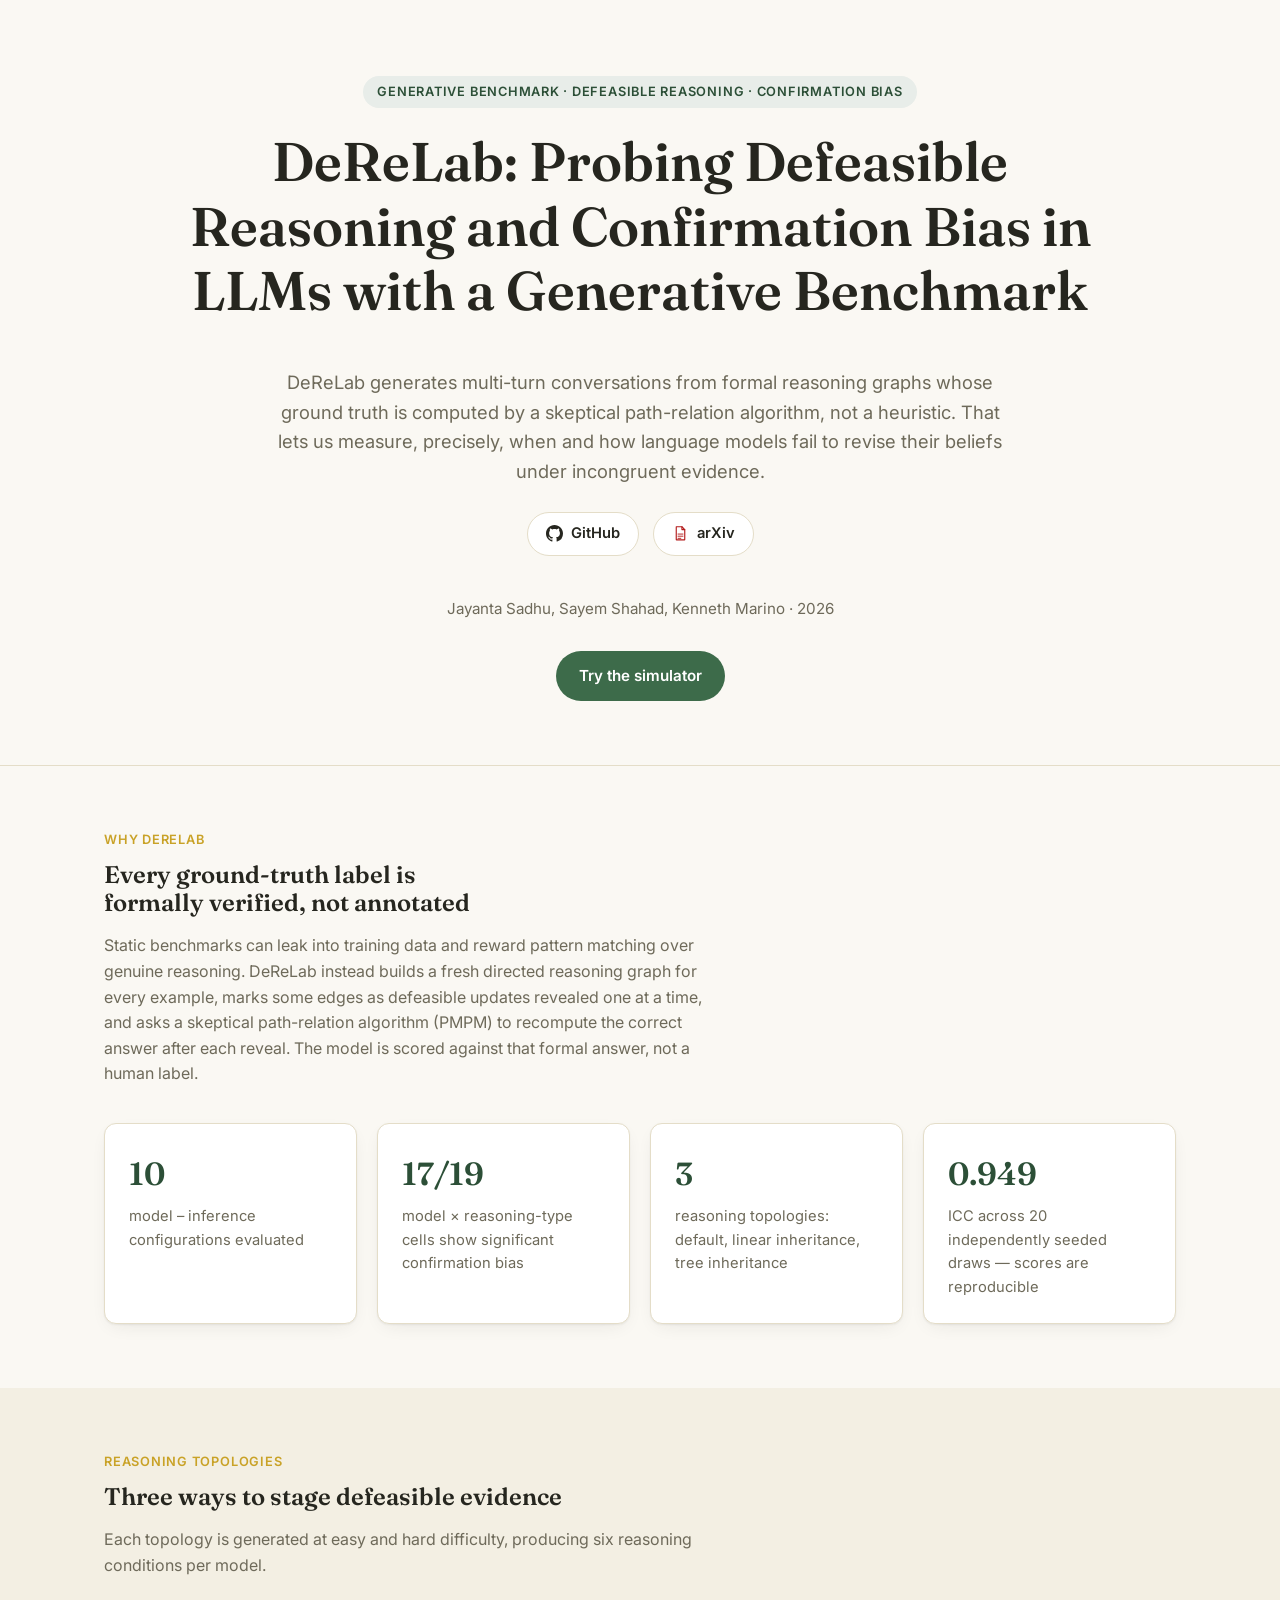
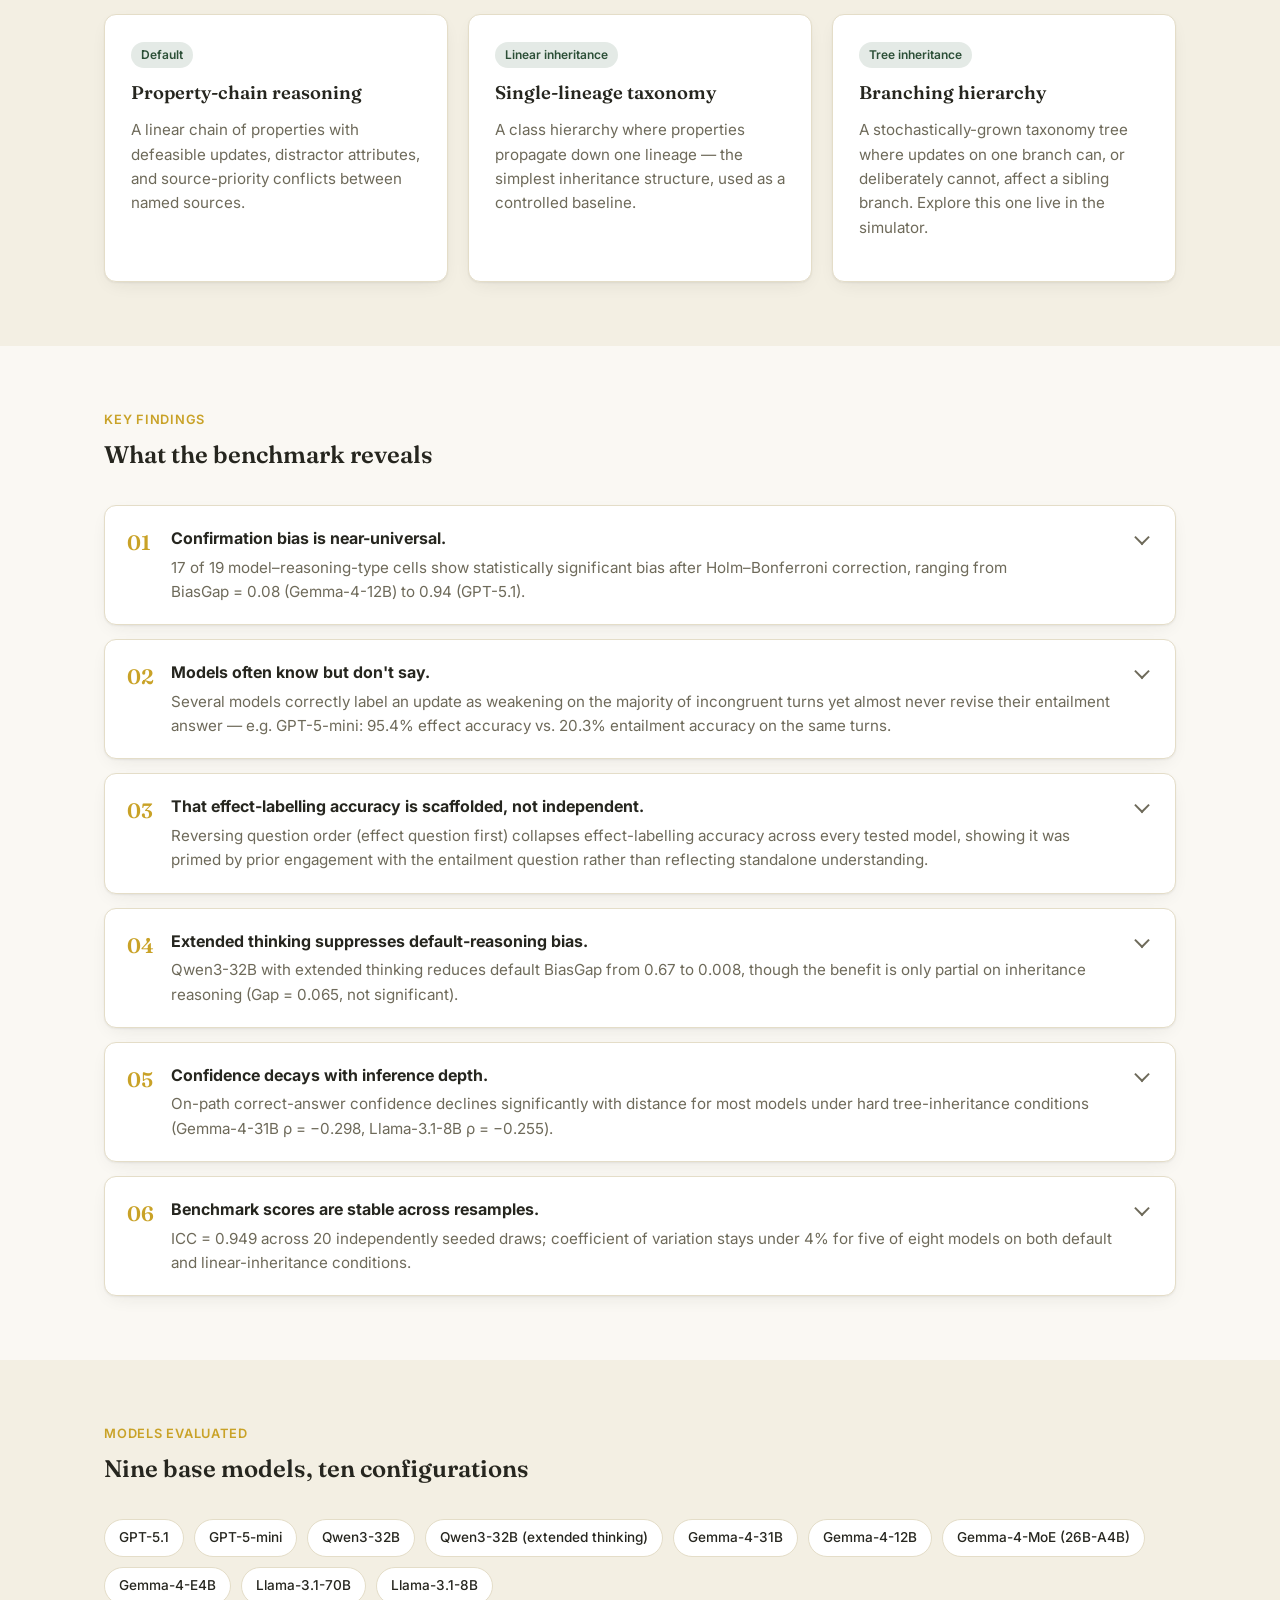
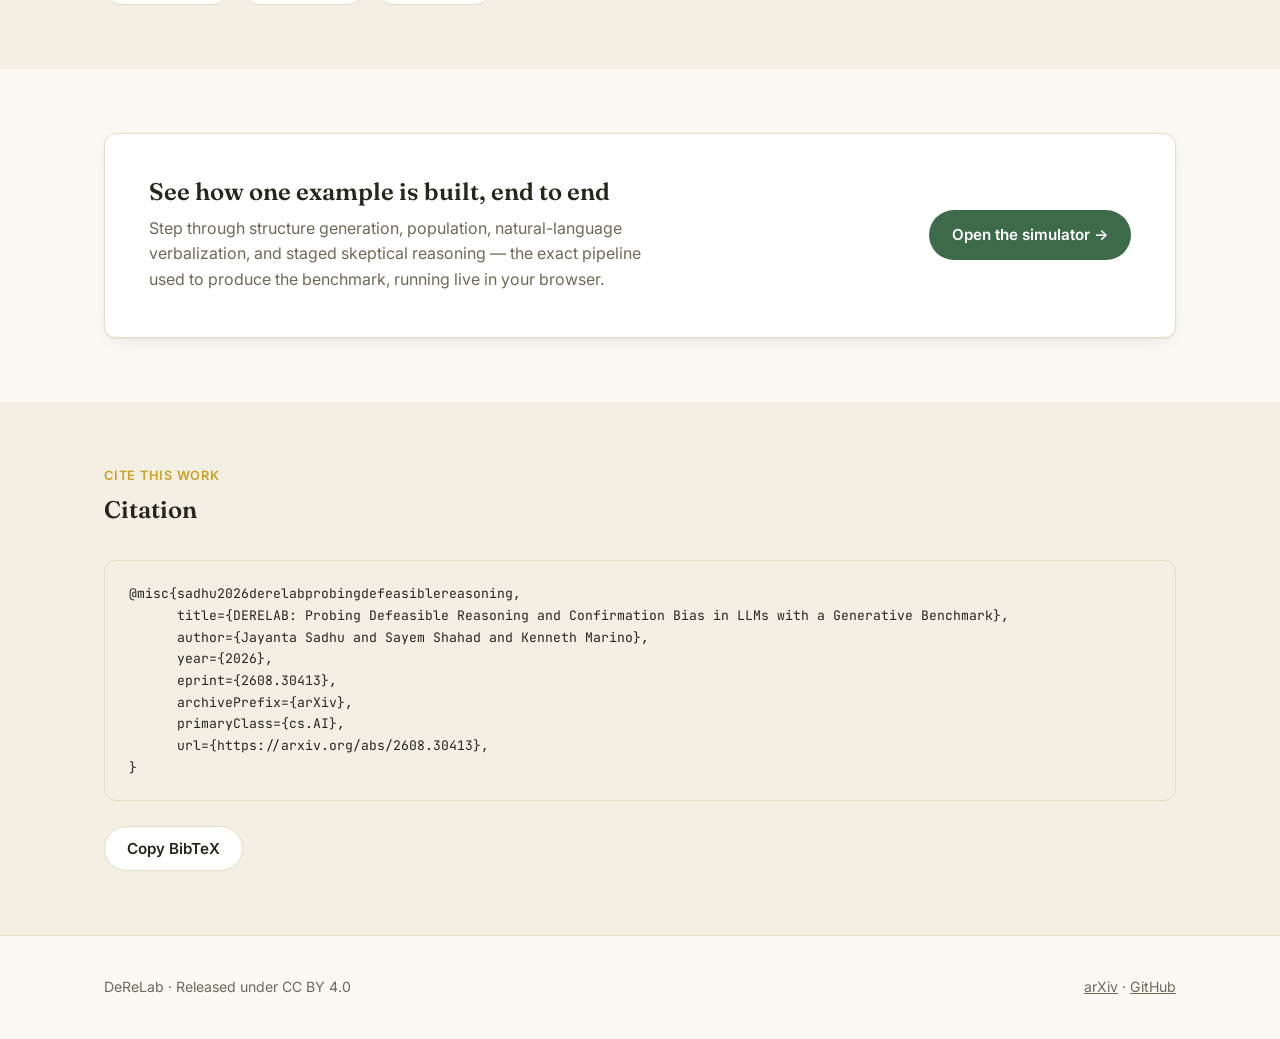
==== website/index.html @ 03377de2 "Fix gitignore excluding website HTML pages from deployment *.html was blanket-ignoring website/index" ====
<!DOCTYPE html>
<html lang="en">
<head>
<meta charset="UTF-8">
<meta name="viewport" content="width=device-width, initial-scale=1.0">
<title>DeReLab</title>
<meta name="description" content="A generative benchmark for probing defeasible reasoning and confirmation bias in large language models.">
<link rel="icon" href="data:image/svg+xml,<svg xmlns=%22http://www.w3.org/2000/svg%22 viewBox=%220 0 32 32%22><rect width=%2232%22 height=%2232%22 rx=%228%22 fill=%22%233D6B4A%22/><circle cx=%2216%22 cy=%2211%22 r=%224%22 fill=%22%23C9A227%22/><circle cx=%229%22 cy=%2222%22 r=%223%22 fill=%22%23fff%22/><circle cx=%2223%22 cy=%2222%22 r=%223%22 fill=%22%23fff%22/><line x1=%2216%22 y1=%2214%22 x2=%229%22 y2=%2220%22 stroke=%22%23fff%22 stroke-width=%221.5%22/><line x1=%2216%22 y1=%2214%22 x2=%2223%22 y2=%2220%22 stroke=%22%23fff%22 stroke-width=%221.5%22/></svg>">
<link rel="stylesheet" href="css/style.css">
</head>
<body>

<header class="hero">
  <div class="container">
    <span class="hero-eyebrow">Generative benchmark &middot; defeasible reasoning &middot; confirmation bias</span>
    <h1>DeReLab: Probing Defeasible Reasoning and Confirmation Bias in LLMs with a Generative Benchmark</h1>
    <p class="hero-lede">
      DeReLab generates multi-turn conversations from formal reasoning graphs
      whose ground truth is computed by a skeptical path-relation algorithm,
      not a heuristic. That lets us measure, precisely, when and how language
      models fail to revise their beliefs under incongruent evidence.
    </p>
    <div class="hero-links">
      <a href="https://github.com/Jayanta47/DeReLab" target="_blank" rel="noopener" class="icon-link">
        <svg viewBox="0 0 16 16" fill="currentColor" aria-hidden="true"><path d="M8 0C3.58 0 0 3.58 0 8c0 3.54 2.29 6.53 5.47 7.59.4.07.55-.17.55-.38 0-.19-.01-.82-.01-1.49-2.01.37-2.53-.49-2.69-.94-.09-.23-.48-.94-.82-1.13-.28-.15-.68-.52-.01-.53.63-.01 1.08.58 1.23.82.72 1.21 1.87.87 2.33.66.07-.52.28-.87.51-1.07-1.78-.2-3.64-.89-3.64-3.95 0-.87.31-1.59.82-2.15-.08-.2-.36-1.02.08-2.12 0 0 .67-.21 2.2.82.64-.18 1.32-.27 2-.27.68 0 1.36.09 2 .27 1.53-1.04 2.2-.82 2.2-.82.44 1.1.16 1.92.08 2.12.51.56.82 1.27.82 2.15 0 3.07-1.87 3.75-3.65 3.95.29.25.54.73.54 1.48 0 1.07-.01 1.93-.01 2.2 0 .21.15.46.55.38A8.013 8.013 0 0 0 16 8c0-4.42-3.58-8-8-8z"/></svg>
        <span>GitHub</span>
      </a>
      <a href="https://arxiv.org/abs/2608.30413" target="_blank" rel="noopener" class="icon-link icon-link-arxiv">
        <svg viewBox="0 0 24 24" fill="none" stroke="currentColor" stroke-width="1.6" stroke-linecap="round" stroke-linejoin="round" aria-hidden="true">
          <path d="M6 2.5h8l4 4v14a.5.5 0 0 1-.5.5h-11a.5.5 0 0 1-.5-.5v-17.5a.5.5 0 0 1 .5-.5z"/>
          <path d="M14 2.5v4h4"/>
          <path d="M8.5 12.8h7M8.5 15.8h7M8.5 18.8h4" stroke-width="1.3"/>
        </svg>
        <span>arXiv</span>
      </a>
    </div>
    <p class="hero-authors">Jayanta Sadhu, Sayem Shahad, Kenneth Marino &middot; 2026</p>
    <div class="hero-actions">
      <a href="simulator.html" class="btn btn-primary">Try the simulator</a>
    </div>
  </div>
</header>

<section>
  <div class="container">
    <div class="section-head">
      <span class="section-eyebrow">Why DeReLab</span>
      <h2>Every ground-truth label is formally verified, not annotated</h2>
      <p>
        Static benchmarks can leak into training data and reward pattern
        matching over genuine reasoning. DeReLab instead builds a fresh
        directed reasoning graph for every example, marks some edges as
        defeasible updates revealed one at a time, and asks a skeptical
        path-relation algorithm (PMPM) to recompute the correct answer after
        each reveal. The model is scored against that formal answer, not a
        human label.
      </p>
    </div>
    <div class="grid grid-4">
      <div class="card stat-card">
        <div class="stat-value">10</div>
        <div class="stat-label">model &ndash; inference configurations evaluated</div>
      </div>
      <div class="card stat-card">
        <div class="stat-value">17/19</div>
        <div class="stat-label">model &times; reasoning-type cells show significant confirmation bias</div>
      </div>
      <div class="card stat-card">
        <div class="stat-value">3</div>
        <div class="stat-label">reasoning topologies: default, linear inheritance, tree inheritance</div>
      </div>
      <div class="card stat-card">
        <div class="stat-value">0.949</div>
        <div class="stat-label">ICC across 20 independently seeded draws &mdash; scores are reproducible</div>
      </div>
    </div>
  </div>
</section>

<section class="alt">
  <div class="container">
    <div class="section-head">
      <span class="section-eyebrow">Reasoning topologies</span>
      <h2>Three ways to stage defeasible evidence</h2>
      <p>Each topology is generated at easy and hard difficulty, producing six reasoning conditions per model.</p>
    </div>
    <div class="grid grid-3">
      <div class="card topology-card">
        <span class="topology-tag">Default</span>
        <h3>Property-chain reasoning</h3>
        <p>A linear chain of properties with defeasible updates, distractor attributes, and source-priority conflicts between named sources.</p>
      </div>
      <div class="card topology-card">
        <span class="topology-tag">Linear inheritance</span>
        <h3>Single-lineage taxonomy</h3>
        <p>A class hierarchy where properties propagate down one lineage &mdash; the simplest inheritance structure, used as a controlled baseline.</p>
      </div>
      <div class="card topology-card">
        <span class="topology-tag">Tree inheritance</span>
        <h3>Branching hierarchy</h3>
        <p>A stochastically-grown taxonomy tree where updates on one branch can, or deliberately cannot, affect a sibling branch. Explore this one live in the simulator.</p>
      </div>
    </div>
  </div>
</section>

<section id="findings">
  <div class="container">
    <div class="section-head">
      <span class="section-eyebrow">Key findings</span>
      <h2>What the benchmark reveals</h2>
    </div>
    <div class="findings-list">

      <details class="card finding-item">
        <summary>
          <span class="finding-index">01</span>
          <span class="finding-summary">
            <strong>Confirmation bias is near-universal.</strong>
            <p>17 of 19 model&ndash;reasoning-type cells show statistically significant bias after Holm&ndash;Bonferroni correction, ranging from BiasGap&nbsp;=&nbsp;0.08 (Gemma-4-12B) to 0.94 (GPT-5.1).</p>
          </span>
          <span class="finding-chevron" aria-hidden="true"></span>
        </summary>
        <div class="finding-detail">
          <p>
            BiasGap measures how much less accurate a model is on
            incongruent updates (which should overturn its current answer)
            than on congruent ones (which confirm it). Gemma-4-12B shows a
            small but reliable gap, while GPT-5.1 reaches near-total
            incongruent failure &mdash; a congruent accuracy of just 3.5%
            means the model almost never correctly revises from
            <em>yes</em> to <em>no</em> when faced with a weakening update.
            Only two cells are non-significant after correction:
            Gemma-4-MoE on default reasoning and Qwen3-32B* on inheritance.
          </p>
          <img src="assets/figures/bias_gap_bars_grouped.png" alt="Bar chart of confirmation bias gap per model, split by default and inheritance reasoning" loading="lazy">
          <p class="figure-caption">Confirmation bias gap (congruent accuracy &minus; incongruent accuracy) per model and reasoning type.</p>
        </div>
      </details>

      <details class="card finding-item">
        <summary>
          <span class="finding-index">02</span>
          <span class="finding-summary">
            <strong>Models often know but don't say.</strong>
            <p>Several models correctly label an update as weakening on the majority of incongruent turns yet almost never revise their entailment answer &mdash; e.g. GPT-5-mini: 95.4% effect accuracy vs. 20.3% entailment accuracy on the same turns.</p>
          </span>
          <span class="finding-chevron" aria-hidden="true"></span>
        </summary>
        <div class="finding-detail">
          <p>
            Llama-3.1-70B shows the same pattern (85.1% effect accuracy vs.
            14.9% entailment accuracy): both models correctly identify
            weakening on the majority of incongruent turns yet almost never
            revise their entailment answer accordingly. Gemma-4-31B
            presents the subtler end of the same pattern &mdash; the
            highest effect accuracy of any model (97.0%) alongside a high
            entailment accuracy (90.7%), for a smaller but still reliable
            dissociation. This <em>know-but-don't-output</em> pattern
            suggests confirmation bias operates as a belief-revision
            suppression effect: models correctly encode the evidential
            direction of an update but fail to propagate it to their
            entailment answer.
          </p>
          <img src="assets/figures/metacognitive_bars.png" alt="Grouped bar chart comparing effect-labelling accuracy on congruent vs incongruent turns, per model" loading="lazy">
          <p class="figure-caption">Effect-labelling accuracy on congruent (strengthening) vs. incongruent (weakening) turns, per model, default reasoning only. A large gap &mdash; high effect accuracy but low entailment accuracy on the same turns &mdash; is the know-but-don't-output signature.</p>
        </div>
      </details>

      <details class="card finding-item">
        <summary>
          <span class="finding-index">03</span>
          <span class="finding-summary">
            <strong>That effect-labelling accuracy is scaffolded, not independent.</strong>
            <p>Reversing question order (effect question first) collapses effect-labelling accuracy across every tested model, showing it was primed by prior engagement with the entailment question rather than reflecting standalone understanding.</p>
          </span>
          <span class="finding-chevron" aria-hidden="true"></span>
        </summary>
        <div class="finding-detail">
          <p>
            We re-ran six models with the question order reversed &mdash;
            effect question before entailment. The confirmation-bias gap
            itself is robust to order (unchanged or larger for all six
            models), but C2-effect accuracy collapses everywhere it started
            high, and Gemma-4-MoE's apparent absence of bias in the
            standard order turns out to be a sequencing artefact: its
            BiasGap rises from &minus;0.007 to 0.259 once the entailment
            question no longer comes first.
          </p>
          <div class="mini-chart" role="img" aria-label="Bar chart comparing BiasGap in standard vs reversed question order across six models">
            <div class="mini-chart-row">
              <span class="mini-chart-label">Gemma-4-31B</span>
              <div class="mini-chart-bars">
                <div class="mini-bar-track"><div class="mini-bar-fill orig" style="width:10.4%"></div><span class="mini-bar-val">0.088</span></div>
                <div class="mini-bar-track"><div class="mini-bar-fill rev" style="width:9.6%"></div><span class="mini-bar-val">0.082</span></div>
              </div>
            </div>
            <div class="mini-chart-row">
              <span class="mini-chart-label">Gemma-4-12B</span>
              <div class="mini-chart-bars">
                <div class="mini-bar-track"><div class="mini-bar-fill orig" style="width:9.6%"></div><span class="mini-bar-val">0.082</span></div>
                <div class="mini-bar-track"><div class="mini-bar-fill rev" style="width:12.4%"></div><span class="mini-bar-val">0.105</span></div>
              </div>
            </div>
            <div class="mini-chart-row">
              <span class="mini-chart-label">Qwen3-32B</span>
              <div class="mini-chart-bars">
                <div class="mini-bar-track"><div class="mini-bar-fill orig" style="width:78.8%"></div><span class="mini-bar-val">0.670</span></div>
                <div class="mini-bar-track"><div class="mini-bar-fill rev" style="width:96.0%"></div><span class="mini-bar-val">0.816</span></div>
              </div>
            </div>
            <div class="mini-chart-row">
              <span class="mini-chart-label">Llama-3.1-8B</span>
              <div class="mini-chart-bars">
                <div class="mini-bar-track"><div class="mini-bar-fill orig" style="width:26.4%"></div><span class="mini-bar-val">0.224</span></div>
                <div class="mini-bar-track"><div class="mini-bar-fill rev" style="width:35.9%"></div><span class="mini-bar-val">0.305</span></div>
              </div>
            </div>
            <div class="mini-chart-row">
              <span class="mini-chart-label">Gemma-4-MoE</span>
              <div class="mini-chart-bars">
                <div class="mini-bar-track"><div class="mini-bar-fill orig" style="width:0.8%"></div><span class="mini-bar-val">&minus;0.007</span></div>
                <div class="mini-bar-track"><div class="mini-bar-fill rev" style="width:30.5%"></div><span class="mini-bar-val">0.259</span></div>
              </div>
            </div>
            <div class="mini-chart-row">
              <span class="mini-chart-label">Gemma-4-E4B</span>
              <div class="mini-chart-bars">
                <div class="mini-bar-track"><div class="mini-bar-fill orig" style="width:70.2%"></div><span class="mini-bar-val">0.597</span></div>
                <div class="mini-bar-track"><div class="mini-bar-fill rev" style="width:98.8%"></div><span class="mini-bar-val">0.840</span></div>
              </div>
            </div>
            <div class="mini-chart-legend">
              <span><i class="dot dot-orig"></i>Standard order</span>
              <span><i class="dot dot-rev"></i>Reversed order</span>
            </div>
          </div>
          <p class="figure-caption">BiasGap (C1&nbsp;acc &minus; C2&nbsp;acc) under the standard question order vs. the effect-question-first reversal, default reasoning, six models.</p>
        </div>
      </details>

      <details class="card finding-item">
        <summary>
          <span class="finding-index">04</span>
          <span class="finding-summary">
            <strong>Extended thinking suppresses default-reasoning bias.</strong>
            <p>Qwen3-32B with extended thinking reduces default BiasGap from 0.67 to 0.008, though the benefit is only partial on inheritance reasoning (Gap&nbsp;=&nbsp;0.065, not significant).</p>
          </span>
          <span class="finding-chevron" aria-hidden="true"></span>
        </summary>
        <div class="finding-detail">
          <p>
            The standard (non-thinking) Qwen3-32B shows a default BiasGap
            of 0.670 &mdash; one of the largest in the evaluation.
            Qwen3-32B* (extended thinking) reduces this to 0.008, with the
            lowest anchoring rates of any model on both topologies.
            Gemma-4-MoE achieves near-zero default bias via a different
            mechanism, but its inheritance bias remains substantial
            (Gap&nbsp;=&nbsp;0.307), showing that suppression does not
            automatically generalise across reasoning types. See the chart
            in finding&nbsp;01 above for the full model-by-model picture.
          </p>
        </div>
      </details>

      <details class="card finding-item">
        <summary>
          <span class="finding-index">05</span>
          <span class="finding-summary">
            <strong>Confidence decays with inference depth.</strong>
            <p>On-path correct-answer confidence declines significantly with distance for most models under hard tree-inheritance conditions (Gemma-4-31B &rho;&nbsp;=&nbsp;&minus;0.298, Llama-3.1-8B &rho;&nbsp;=&nbsp;&minus;0.255).</p>
          </span>
          <span class="finding-chevron" aria-hidden="true"></span>
        </summary>
        <div class="finding-detail">
          <p>
            When an update sits many reasoning hops away from the question
            being asked, most models become steadily less confident in the
            correct answer, even when that answer hasn't actually changed
            &mdash; the connection just gets harder to track the further
            away it is. This effect is strongest for Gemma-4-31B and
            Llama-3.1-8B, whose confidence erodes the most over long
            chains. GPT-5.1 is the one clear exception: its confidence in
            the correct answer actually <em>grows</em> with distance,
            suggesting it accumulates supporting evidence across a chain
            rather than losing track of it.
          </p>
        </div>
      </details>

      <details class="card finding-item">
        <summary>
          <span class="finding-index">06</span>
          <span class="finding-summary">
            <strong>Benchmark scores are stable across resamples.</strong>
            <p>ICC&nbsp;=&nbsp;0.949 across 20 independently seeded draws; coefficient of variation stays under 4% for five of eight models on both default and linear-inheritance conditions.</p>
          </span>
          <span class="finding-chevron" aria-hidden="true"></span>
        </summary>
        <div class="finding-detail">
          <p>
            Kruskal&ndash;Wallis tests find no significant differences
            across the 20 seeds for any model&ndash;condition pair (all
            p&nbsp;&gt;&nbsp;0.06 after correction). The two models with
            higher relative variance &mdash; Gemma-4-E4B and Llama-3.1-8B
            &mdash; are also the lowest-accuracy models, where more room to
            fluctuate is expected; their absolute standard deviation is
            still small (&asymp;0.05). A different seed would not change
            any model's accuracy category.
          </p>
          <img src="assets/figures/model_accuracy_default.png" alt="Chart of accuracy variance by property chain length across 20 seeds, per model, default reasoning" loading="lazy">
          <p class="figure-caption">Accuracy variance across 20 independently seeded draws, by property-chain length, default reasoning. Overlapping bands across seeds indicate stable model behaviour rather than draw-specific artefacts.</p>
        </div>
      </details>

    </div>
  </div>
</section>

<section class="alt">
  <div class="container">
    <div class="section-head">
      <span class="section-eyebrow">Models evaluated</span>
      <h2>Nine base models, ten configurations</h2>
    </div>
    <div class="model-chips">
      <span class="model-chip">GPT-5.1</span>
      <span class="model-chip">GPT-5-mini</span>
      <span class="model-chip">Qwen3-32B</span>
      <span class="model-chip">Qwen3-32B (extended thinking)</span>
      <span class="model-chip">Gemma-4-31B</span>
      <span class="model-chip">Gemma-4-12B</span>
      <span class="model-chip">Gemma-4-MoE (26B-A4B)</span>
      <span class="model-chip">Gemma-4-E4B</span>
      <span class="model-chip">Llama-3.1-70B</span>
      <span class="model-chip">Llama-3.1-8B</span>
    </div>
  </div>
</section>

<section>
  <div class="container">
    <div class="card" style="padding: 44px; display:flex; flex-wrap:wrap; align-items:center; gap:28px; justify-content:space-between;">
      <div style="max-width:50ch;">
        <h2 style="margin-bottom:10px;">See how one example is built, end to end</h2>
        <p style="color:var(--color-text-muted); margin:0;">
          Step through structure generation, population, natural-language
          verbalization, and staged skeptical reasoning &mdash; the exact
          pipeline used to produce the benchmark, running live in your
          browser.
        </p>
      </div>
      <a href="simulator.html" class="btn btn-primary">Open the simulator &rarr;</a>
    </div>
  </div>
</section>

<section id="citation" class="alt">
  <div class="container">
    <div class="section-head">
      <span class="section-eyebrow">Cite this work</span>
      <h2>Citation</h2>
    </div>
    <pre class="citation-block" id="citation-text">@misc{sadhu2026derelabprobingdefeasiblereasoning,
      title={DERELAB: Probing Defeasible Reasoning and Confirmation Bias in LLMs with a Generative Benchmark},
      author={Jayanta Sadhu and Sayem Shahad and Kenneth Marino},
      year={2026},
      eprint={2608.30413},
      archivePrefix={arXiv},
      primaryClass={cs.AI},
      url={https://arxiv.org/abs/2608.30413},
}</pre>
    <button class="btn btn-secondary copy-btn" id="copy-citation-btn">Copy BibTeX</button>
  </div>
</section>

<footer class="site-footer">
  <div class="container">
    <span>DeReLab &middot; Released under CC BY 4.0</span>
    <span>
      <a href="https://arxiv.org/abs/2608.30413" target="_blank" rel="noopener">arXiv</a>
      &middot;
      <a href="https://github.com/Jayanta47/DeReLab" target="_blank" rel="noopener">GitHub</a>
    </span>
  </div>
</footer>

<script>
  document.getElementById("copy-citation-btn").addEventListener("click", function () {
    const text = document.getElementById("citation-text").textContent;
    navigator.clipboard.writeText(text).then(function () {
      const btn = document.getElementById("copy-citation-btn");
      const original = btn.textContent;
      btn.textContent = "Copied!";
      setTimeout(function () { btn.textContent = original; }, 1500);
    });
  });
</script>

</body>
</html>
---- website/css/style.css ----
/* =====================================================================
   DeReLab site stylesheet
   Palette: warm white + beige surfaces, forest-green accent.
   Reasoning-state badges (yes/no/strengthen/weaken) use the Okabe-Ito
   blue/amber pair instead of red/green for colorblind accessibility.
   ===================================================================== */

@import url("https://fonts.googleapis.com/css2?family=Fraunces:opsz,wght@9..144,400;9..144,500;9..144,600;9..144,700&family=Inter:wght@400;500;600;700&family=JetBrains+Mono:wght@400;500&display=swap");

:root {
  --color-bg: #faf8f3;
  --color-surface: #ffffff;
  --color-surface-alt: #f3efe3;
  --color-border: #e4ddc8;
  --color-text: #26261f;
  --color-text-muted: #6e6a5a;
  --color-green: #3d6b4a;
  --color-green-dark: #2c4f37;
  --color-green-light: #8fae93;
  --color-amber: #c9a227;
  --color-blue-accent: #0072b2;
  --color-orange-accent: #e69f00;
  --color-badge-unknown-bg: #ece7d9;
  --color-badge-unknown-text: #6e6a5a;

  --font-display: "Fraunces", Georgia, serif;
  --font-ui: "Inter", -apple-system, BlinkMacSystemFont, "Segoe UI", sans-serif;
  --font-mono: "JetBrains Mono", "SFMono-Regular", Consolas, monospace;

  --radius: 12px;
  --shadow-card: 0 1px 2px rgba(38, 38, 31, 0.06), 0 6px 20px -8px rgba(38, 38, 31, 0.12);
}

@media (prefers-color-scheme: dark) {
  :root:not([data-theme="light"]) {
    --color-bg: #1b1c17;
    --color-surface: #232419;
    --color-surface-alt: #2b2c21;
    --color-border: #3c3d30;
    --color-text: #ede9dc;
    --color-text-muted: #b1ad9c;
    --color-green: #78ab84;
    --color-green-dark: #5a8d67;
    --color-green-light: #4b5c4d;
    --color-amber: #d9b84a;
    --color-badge-unknown-bg: #34352a;
    --color-badge-unknown-text: #b1ad9c;
    --shadow-card: 0 1px 2px rgba(0, 0, 0, 0.3), 0 6px 20px -8px rgba(0, 0, 0, 0.4);
  }
}
:root[data-theme="dark"] {
  --color-bg: #1b1c17;
  --color-surface: #232419;
  --color-surface-alt: #2b2c21;
  --color-border: #3c3d30;
  --color-text: #ede9dc;
  --color-text-muted: #b1ad9c;
  --color-green: #78ab84;
  --color-green-dark: #5a8d67;
  --color-green-light: #4b5c4d;
  --color-amber: #d9b84a;
  --color-badge-unknown-bg: #34352a;
  --color-badge-unknown-text: #b1ad9c;
  --shadow-card: 0 1px 2px rgba(0, 0, 0, 0.3), 0 6px 20px -8px rgba(0, 0, 0, 0.4);
}

* { box-sizing: border-box; }
html { scroll-behavior: smooth; }

body {
  margin: 0;
  background: var(--color-bg);
  color: var(--color-text);
  font-family: var(--font-ui);
  font-size: 16px;
  line-height: 1.6;
  -webkit-font-smoothing: antialiased;
}

a { color: var(--color-green-dark); }
a:hover { color: var(--color-green); }

code, pre { font-family: var(--font-mono); }

h1, h2, h3, h4 {
  font-family: var(--font-display);
  font-weight: 600;
  line-height: 1.18;
  text-wrap: balance;
  margin: 0 0 0.5em;
}

.container {
  max-width: 1120px;
  margin: 0 auto;
  padding: 0 24px;
}

/* ---------------------------------------------------------------- nav */

.site-nav {
  position: sticky;
  top: 0;
  z-index: 50;
  background: color-mix(in srgb, var(--color-bg) 88%, transparent);
  backdrop-filter: blur(8px);
  border-bottom: 1px solid var(--color-border);
}
.site-nav .container {
  display: flex;
  align-items: center;
  justify-content: space-between;
  height: 64px;
}
.brand {
  display: flex;
  align-items: center;
  gap: 10px;
  font-family: var(--font-display);
  font-weight: 600;
  font-size: 1.15rem;
  color: var(--color-text);
  text-decoration: none;
}
.brand-mark {
  width: 28px;
  height: 28px;
  border-radius: 8px;
  background: linear-gradient(135deg, var(--color-green) 0%, var(--color-amber) 130%);
  display: inline-block;
}
.nav-links {
  display: flex;
  align-items: center;
  gap: 28px;
  font-size: 0.95rem;
  font-weight: 500;
}
.nav-links a { color: var(--color-text-muted); text-decoration: none; }
.nav-links a:hover, .nav-links a.active { color: var(--color-text); }
.nav-cta {
  padding: 8px 16px;
  border-radius: 999px;
  background: var(--color-green);
  color: #fff !important;
}
.nav-cta:hover { background: var(--color-green-dark); }

/* --------------------------------------------------------------- hero */

.hero {
  padding: 76px 0 64px;
  border-bottom: 1px solid var(--color-border);
  text-align: center;
}
.hero .container {
  display: flex;
  flex-direction: column;
  align-items: center;
}
.hero-eyebrow {
  display: inline-flex;
  align-items: center;
  gap: 8px;
  font-size: 0.8rem;
  font-weight: 600;
  letter-spacing: 0.06em;
  text-transform: uppercase;
  color: var(--color-green-dark);
  background: color-mix(in srgb, var(--color-green) 12%, var(--color-surface));
  padding: 6px 14px;
  border-radius: 999px;
  margin-bottom: 22px;
}
.hero h1 {
  font-size: clamp(2.1rem, 4.4vw, 3.4rem);
  max-width: 26ch;
  margin-left: auto;
  margin-right: auto;
}
.hero-lede {
  font-size: 1.15rem;
  color: var(--color-text-muted);
  max-width: 62ch;
  margin: 18px auto 26px;
}
.hero-links {
  display: flex;
  flex-wrap: wrap;
  justify-content: center;
  gap: 14px;
  margin-bottom: 26px;
}
.icon-link {
  display: inline-flex;
  align-items: center;
  gap: 8px;
  font-family: var(--font-ui);
  font-weight: 600;
  font-size: 0.92rem;
  color: var(--color-text);
  text-decoration: none;
  padding: 9px 18px;
  border: 1px solid var(--color-border);
  border-radius: 999px;
  background: var(--color-surface);
  transition: border-color 0.15s ease, color 0.15s ease;
}
.icon-link:hover { border-color: var(--color-green); color: var(--color-green-dark); }
.icon-link svg { width: 17px; height: 17px; flex-shrink: 0; }
.icon-link-arxiv svg { color: #b31b1b; }
.hero-authors {
  font-size: 0.95rem;
  color: var(--color-text-muted);
  margin-bottom: 30px;
}
.hero-actions {
  display: flex;
  flex-wrap: wrap;
  justify-content: center;
  gap: 12px;
}

.btn {
  display: inline-flex;
  align-items: center;
  gap: 8px;
  font-family: var(--font-ui);
  font-weight: 600;
  font-size: 0.95rem;
  padding: 12px 22px;
  border-radius: 999px;
  border: 1px solid transparent;
  cursor: pointer;
  text-decoration: none;
  transition: transform 0.15s ease, background 0.15s ease, border-color 0.15s ease;
}
.btn:active { transform: translateY(1px); }
.btn-primary { background: var(--color-green); color: #fff; }
.btn-primary:hover { background: var(--color-green-dark); }
.btn-secondary {
  background: var(--color-surface);
  color: var(--color-text);
  border-color: var(--color-border);
}
.btn-secondary:hover { border-color: var(--color-green); }
.btn-ghost {
  background: transparent;
  color: var(--color-text-muted);
  border-color: var(--color-border);
}
.btn-ghost:hover { color: var(--color-text); }
.btn[disabled] { opacity: 0.45; cursor: not-allowed; }

/* ----------------------------------------------------------- sections */

section { padding: 64px 0; }
section.alt { background: var(--color-surface-alt); }
.section-head { max-width: 62ch; margin-bottom: 36px; }
.section-eyebrow {
  font-size: 0.8rem;
  font-weight: 600;
  letter-spacing: 0.06em;
  text-transform: uppercase;
  color: var(--color-amber);
  margin-bottom: 10px;
  display: block;
}
.section-head p { color: var(--color-text-muted); }

.card {
  background: var(--color-surface);
  border: 1px solid var(--color-border);
  border-radius: var(--radius);
  box-shadow: var(--shadow-card);
}

.grid { display: grid; gap: 20px; }
.grid-3 { grid-template-columns: repeat(3, 1fr); }
.grid-4 { grid-template-columns: repeat(4, 1fr); }
@media (max-width: 860px) {
  .grid-3, .grid-4 { grid-template-columns: 1fr; }
}

/* stat cards */
.stat-card {
  padding: 24px;
}
.stat-card .stat-value {
  font-family: var(--font-display);
  font-size: 2rem;
  font-weight: 600;
  color: var(--color-green-dark);
}
.stat-card .stat-label {
  font-size: 0.92rem;
  color: var(--color-text-muted);
  margin-top: 6px;
}

/* topology cards */
.topology-card { padding: 26px; }
.topology-card h3 { font-size: 1.15rem; margin-bottom: 8px; }
.topology-card p { color: var(--color-text-muted); font-size: 0.95rem; }
.topology-tag {
  display: inline-block;
  font-size: 0.75rem;
  font-weight: 600;
  color: var(--color-green-dark);
  background: color-mix(in srgb, var(--color-green) 14%, var(--color-surface));
  padding: 3px 10px;
  border-radius: 999px;
  margin-bottom: 14px;
}

/* findings list (collapsible) */
.findings-list { display: flex; flex-direction: column; gap: 14px; }
.finding-item { overflow: hidden; }
.finding-item summary {
  display: flex;
  align-items: flex-start;
  gap: 16px;
  padding: 20px 22px;
  cursor: pointer;
  list-style: none;
}
.finding-item summary::-webkit-details-marker { display: none; }
.finding-item summary:hover { background: var(--color-surface-alt); }
.finding-index {
  font-family: var(--font-display);
  font-weight: 600;
  color: var(--color-amber);
  font-size: 1.3rem;
  min-width: 2ch;
}
.finding-summary { flex: 1; }
.finding-item p { margin: 4px 0 0; color: var(--color-text-muted); font-size: 0.95rem; }
.finding-item strong { color: var(--color-text); }
.finding-chevron {
  flex-shrink: 0;
  width: 22px;
  height: 22px;
  margin-top: 2px;
  position: relative;
}
.finding-chevron::before {
  content: "";
  position: absolute;
  top: 50%;
  left: 50%;
  width: 9px;
  height: 9px;
  border-right: 2px solid var(--color-text-muted);
  border-bottom: 2px solid var(--color-text-muted);
  transform: translate(-50%, -65%) rotate(45deg);
  transition: transform 0.2s ease;
}
.finding-item[open] .finding-chevron::before {
  transform: translate(-50%, -35%) rotate(-135deg);
}
.finding-detail {
  padding: 0 22px 26px;
  border-top: 1px solid var(--color-border);
  margin-top: -1px;
}
.finding-detail p { font-size: 0.93rem; margin: 18px 0 16px; }
.finding-detail img {
  display: block;
  width: 100%;
  max-width: 760px;
  margin: 0 auto;
  border: 1px solid var(--color-border);
  border-radius: 8px;
  background: #fff;
}
.figure-caption {
  font-size: 0.82rem !important;
  color: var(--color-text-muted);
  text-align: center;
  margin: 10px auto 0 !important;
  max-width: 640px;
}

/* mini bar-comparison chart (finding 03) */
.mini-chart { margin: 4px auto 0; max-width: 640px; }
.mini-chart-row {
  display: grid;
  grid-template-columns: 96px 1fr;
  align-items: center;
  gap: 12px;
  margin-bottom: 10px;
}
.mini-chart-label { font-size: 0.8rem; color: var(--color-text-muted); text-align: right; }
.mini-chart-bars { display: flex; flex-direction: column; gap: 4px; }
.mini-bar-track {
  display: flex;
  align-items: center;
  gap: 8px;
  height: 16px;
}
.mini-bar-fill {
  height: 100%;
  min-width: 2px;
  border-radius: 3px;
  background: var(--color-surface-alt);
}
.mini-bar-fill.orig { background: var(--color-green); }
.mini-bar-fill.rev { background: var(--color-amber); }
.mini-bar-val { font-size: 0.75rem; color: var(--color-text-muted); white-space: nowrap; }
.mini-chart-legend {
  display: flex;
  justify-content: center;
  gap: 20px;
  margin-top: 14px;
  font-size: 0.8rem;
  color: var(--color-text-muted);
}
.mini-chart-legend .dot {
  display: inline-block;
  width: 9px;
  height: 9px;
  border-radius: 50%;
  margin-right: 6px;
}
.dot-orig { background: var(--color-green); }
.dot-rev { background: var(--color-amber); }

/* model chips */
.model-chips { display: flex; flex-wrap: wrap; gap: 10px; }
.model-chip {
  font-size: 0.85rem;
  font-weight: 500;
  padding: 7px 14px;
  border-radius: 999px;
  background: var(--color-surface);
  border: 1px solid var(--color-border);
}

/* citation block */
.citation-block {
  padding: 22px 24px;
  font-family: var(--font-mono);
  font-size: 0.82rem;
  line-height: 1.65;
  white-space: pre-wrap;
  overflow-x: auto;
  background: var(--color-surface-alt);
  border: 1px solid var(--color-border);
  border-radius: var(--radius);
  color: var(--color-text);
}
.copy-btn {
  margin-top: 12px;
}

/* footer */
.site-footer {
  border-top: 1px solid var(--color-border);
  padding: 40px 0;
  color: var(--color-text-muted);
  font-size: 0.88rem;
}
.site-footer .container {
  display: flex;
  justify-content: space-between;
  flex-wrap: wrap;
  gap: 12px;
}
.site-footer a { color: var(--color-text-muted); }

/* ====================================================================
   Simulator page
   ==================================================================== */

.back-nav {
  padding: 18px 0 0;
}
.back-link {
  display: inline-flex;
  align-items: center;
  gap: 6px;
  font-size: 0.9rem;
  font-weight: 500;
  color: var(--color-text-muted);
  text-decoration: none;
}
.back-link:hover { color: var(--color-green-dark); }

.sim-toolbar {
  border-bottom: 1px solid var(--color-border);
  background: var(--color-surface-alt);
  padding: 20px 0;
}
.sim-toolbar .container {
  display: flex;
  flex-wrap: wrap;
  align-items: center;
  gap: 18px;
}
.sim-field { display: flex; flex-direction: column; gap: 4px; }
.sim-field label {
  font-size: 0.75rem;
  font-weight: 600;
  text-transform: uppercase;
  letter-spacing: 0.04em;
  color: var(--color-text-muted);
}
.sim-field select {
  font-family: var(--font-ui);
  font-size: 0.92rem;
  padding: 8px 12px;
  border-radius: 8px;
  border: 1px solid var(--color-border);
  background: var(--color-surface);
  color: var(--color-text);
}

.stage-stepper {
  display: flex;
  align-items: center;
  gap: 6px;
  margin-left: auto;
}
.stage-step {
  font-size: 0.85rem;
  font-weight: 600;
  color: var(--color-text-muted);
  padding: 8px 14px;
  border-radius: 999px;
  cursor: pointer;
  border: 1px solid transparent;
  user-select: none;
}
.stage-step.done { color: var(--color-green-dark); cursor: pointer; }
.stage-step.active {
  background: var(--color-green);
  color: #fff;
}

.sim-layout {
  display: grid;
  grid-template-columns: 1.5fr 1fr;
  gap: 0;
  min-height: 560px;
}
@media (max-width: 960px) {
  .sim-layout { grid-template-columns: 1fr; }
}

.sim-graph-pane {
  padding: 28px;
  border-right: 1px solid var(--color-border);
  display: flex;
  flex-direction: column;
  gap: 16px;
}
#graph-container {
  background: var(--color-surface);
  border: 1px solid var(--color-border);
  border-radius: var(--radius);
  padding: 12px;
}
.sim-graph-controls {
  display: flex;
  align-items: center;
  gap: 14px;
  flex-wrap: wrap;
}

.answer-badge {
  display: inline-flex;
  align-items: center;
  padding: 6px 14px;
  border-radius: 999px;
  font-weight: 600;
  font-size: 0.85rem;
}
.answer-badge.small { padding: 3px 10px; font-size: 0.78rem; }
.badge-yes { background: color-mix(in srgb, var(--color-blue-accent) 16%, var(--color-surface)); color: var(--color-blue-accent); }
.badge-no { background: color-mix(in srgb, var(--color-orange-accent) 18%, var(--color-surface)); color: color-mix(in srgb, var(--color-orange-accent) 70%, black); }
.badge-unknown { background: var(--color-badge-unknown-bg); color: var(--color-badge-unknown-text); }

.sim-panel-pane {
  padding: 28px;
  overflow-y: auto;
  max-height: 720px;
}
.sim-panel-pane h3 { font-size: 1.1rem; margin-bottom: 10px; }
.sim-panel-pane p { font-size: 0.94rem; color: var(--color-text-muted); }
.sim-panel-pane .hint { font-size: 0.85rem; font-style: italic; }

.stat-list {
  display: grid;
  grid-template-columns: max-content 1fr;
  gap: 6px 14px;
  margin: 16px 0;
  font-size: 0.92rem;
}
.stat-list dt { color: var(--color-text-muted); }
.stat-list dd { margin: 0; }

.pretext-block {
  margin: 14px 0;
  padding: 14px 16px;
  background: var(--color-surface-alt);
  border-left: 3px solid var(--color-green);
  border-radius: 0 8px 8px 0;
  font-size: 0.93rem;
}

.transcript {
  display: flex;
  flex-direction: column;
  gap: 12px;
  max-height: 340px;
  overflow-y: auto;
  padding-right: 4px;
  margin: 14px 0;
}
.turn-block {
  padding: 12px 14px;
  background: var(--color-surface-alt);
  border: 1px solid var(--color-border);
  border-radius: 8px;
}
.turn-label {
  font-size: 0.72rem;
  font-weight: 700;
  text-transform: uppercase;
  letter-spacing: 0.04em;
  color: var(--color-amber);
  margin-bottom: 6px;
}
.turn-content { font-size: 0.88rem; white-space: pre-wrap; }
.turn-footer { margin-top: 8px; }

.reveal-controls {
  display: flex;
  gap: 10px;
  margin-top: 8px;
}

.raw-panel {
  margin-top: 20px;
  padding: 16px;
  background: var(--color-surface-alt);
  border: 1px solid var(--color-border);
  border-radius: 8px;
  font-family: var(--font-mono);
  font-size: 0.75rem;
  max-height: 320px;
  overflow: auto;
  white-space: pre;
}

.sim-footer-note {
  padding: 20px 0 60px;
  color: var(--color-text-muted);
  font-size: 0.85rem;
}
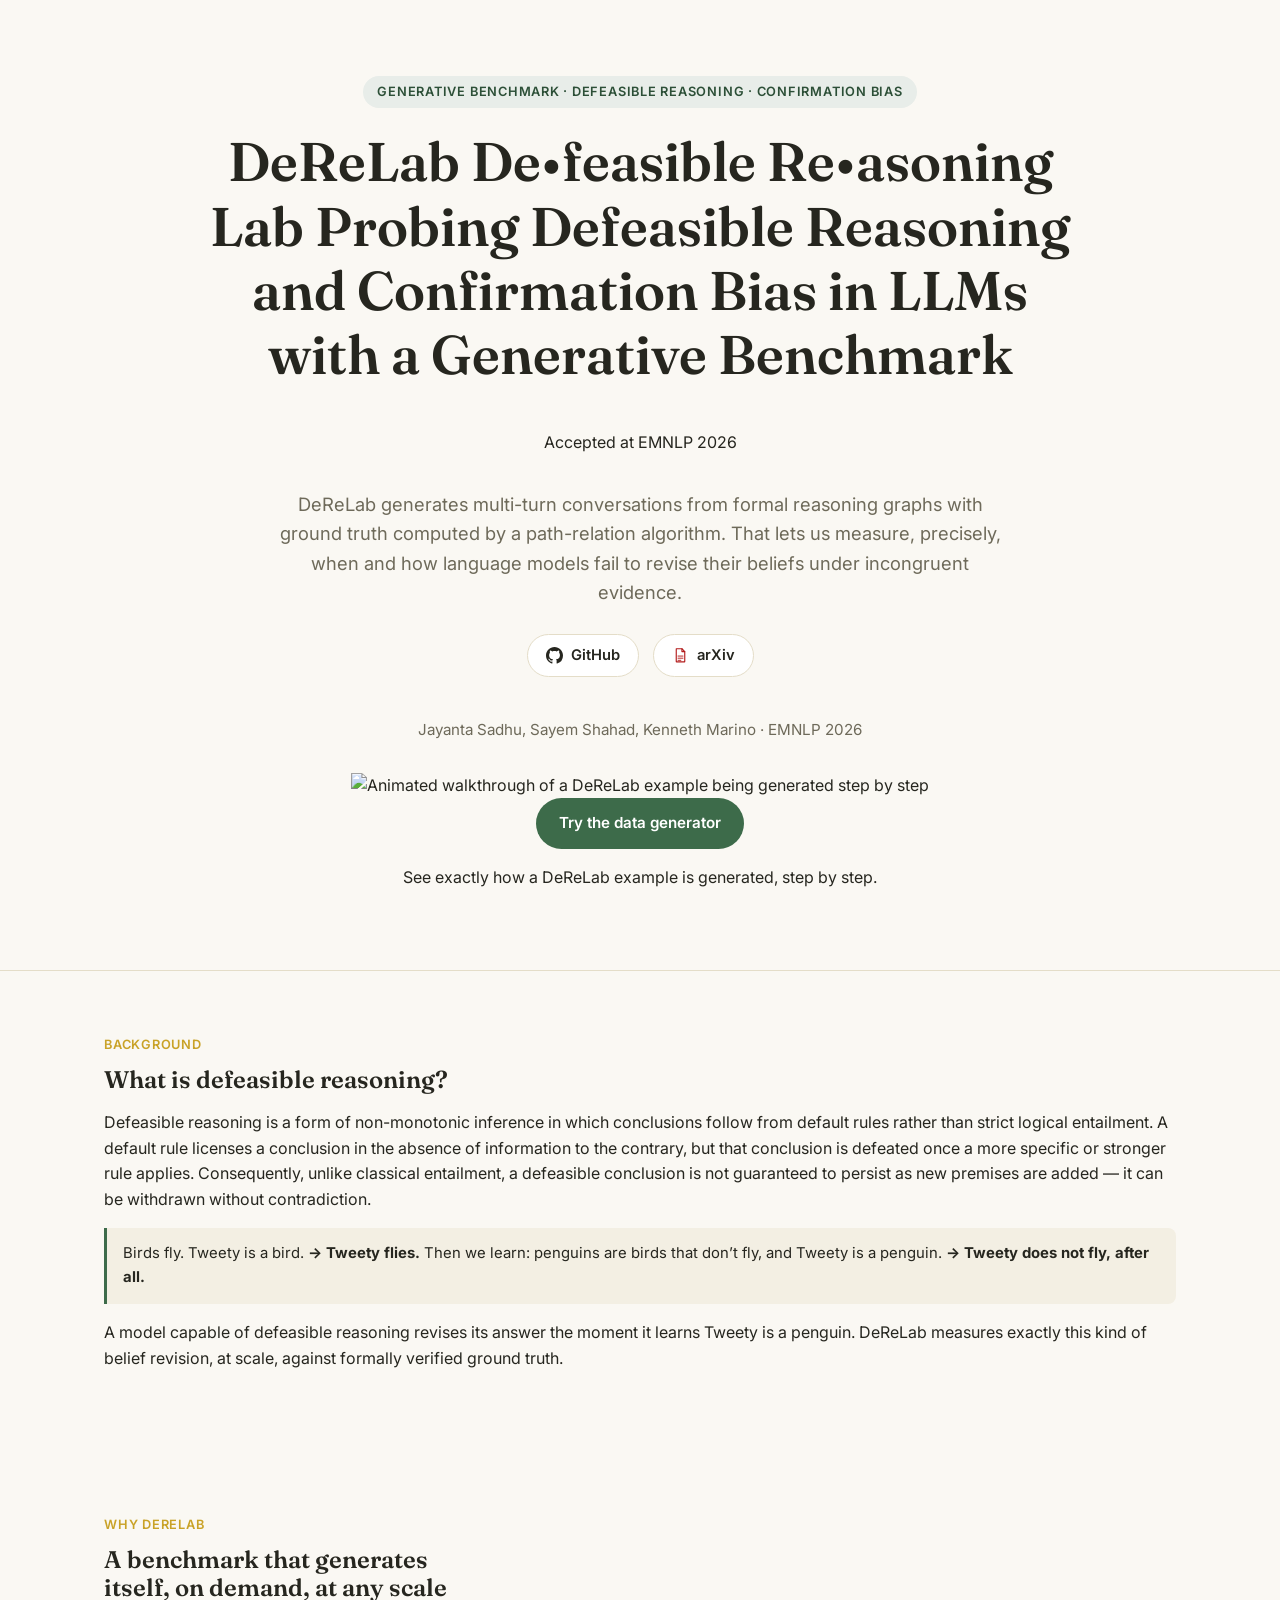
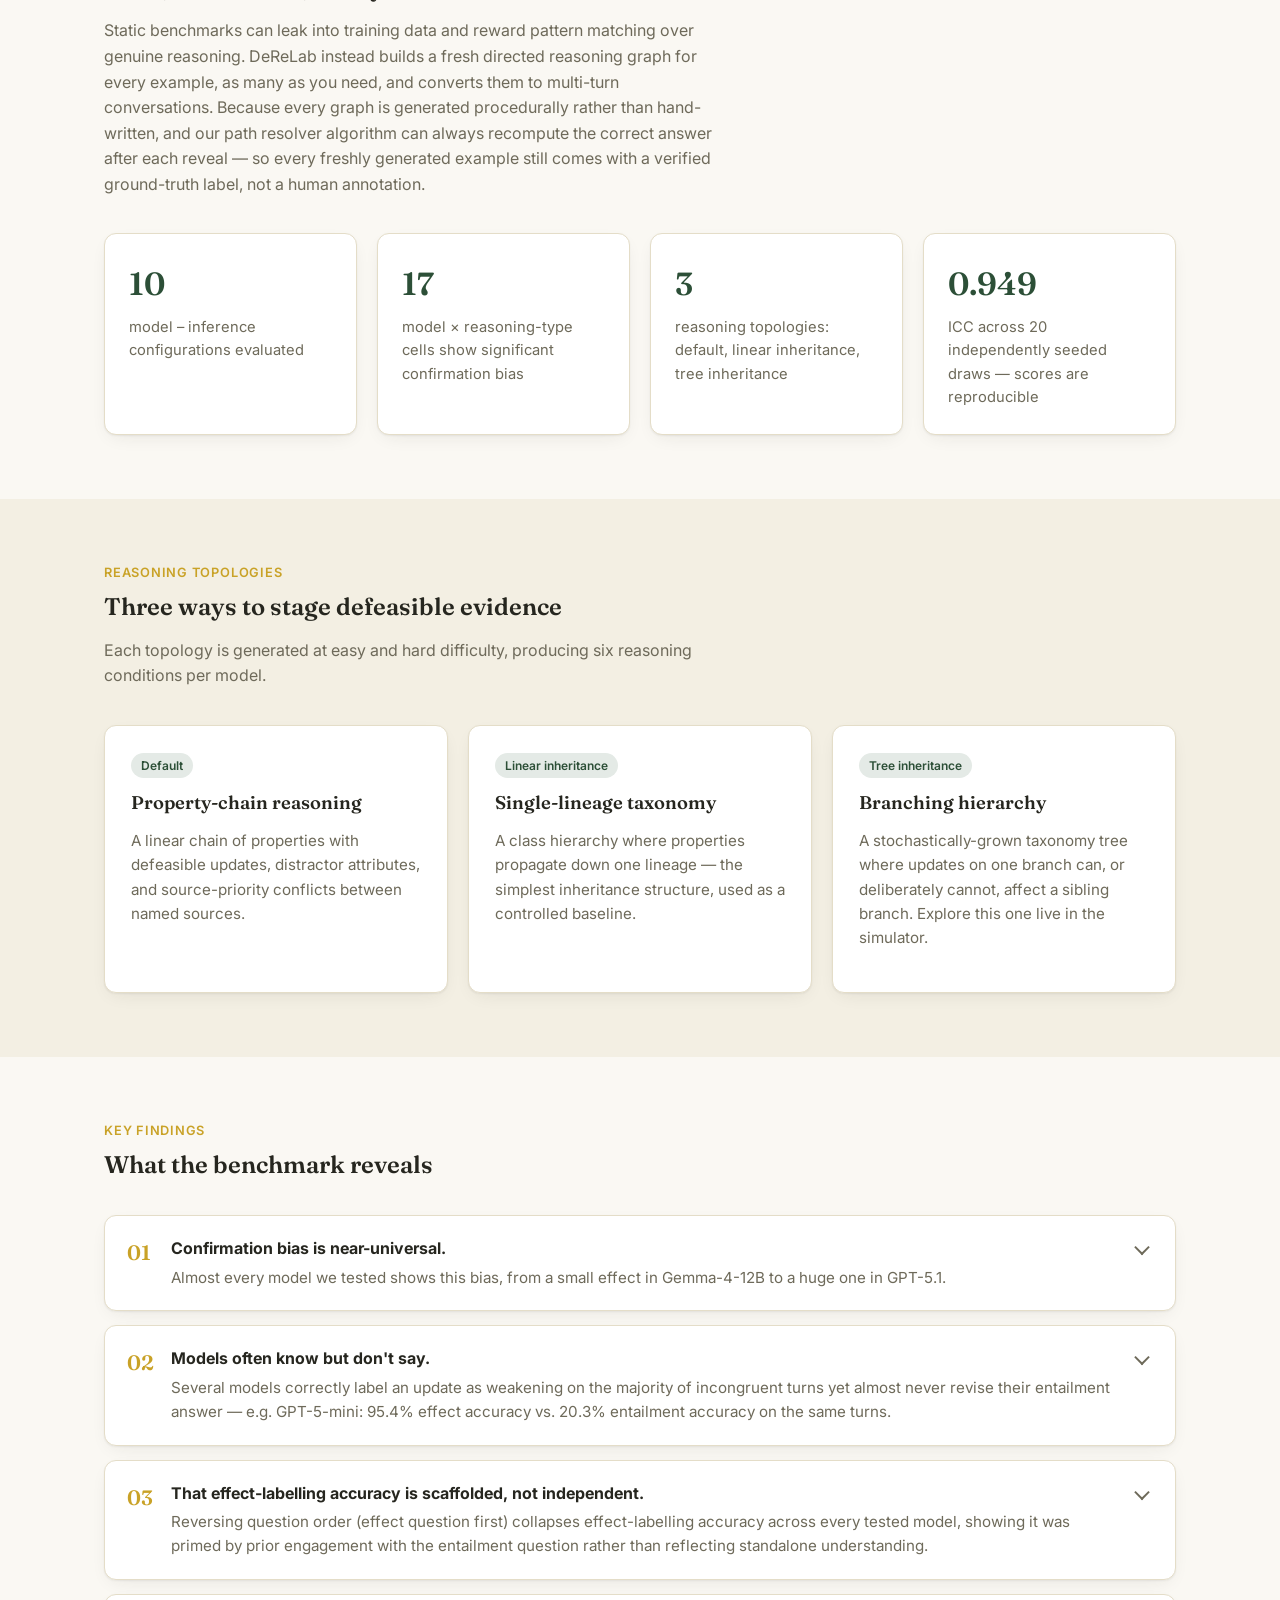
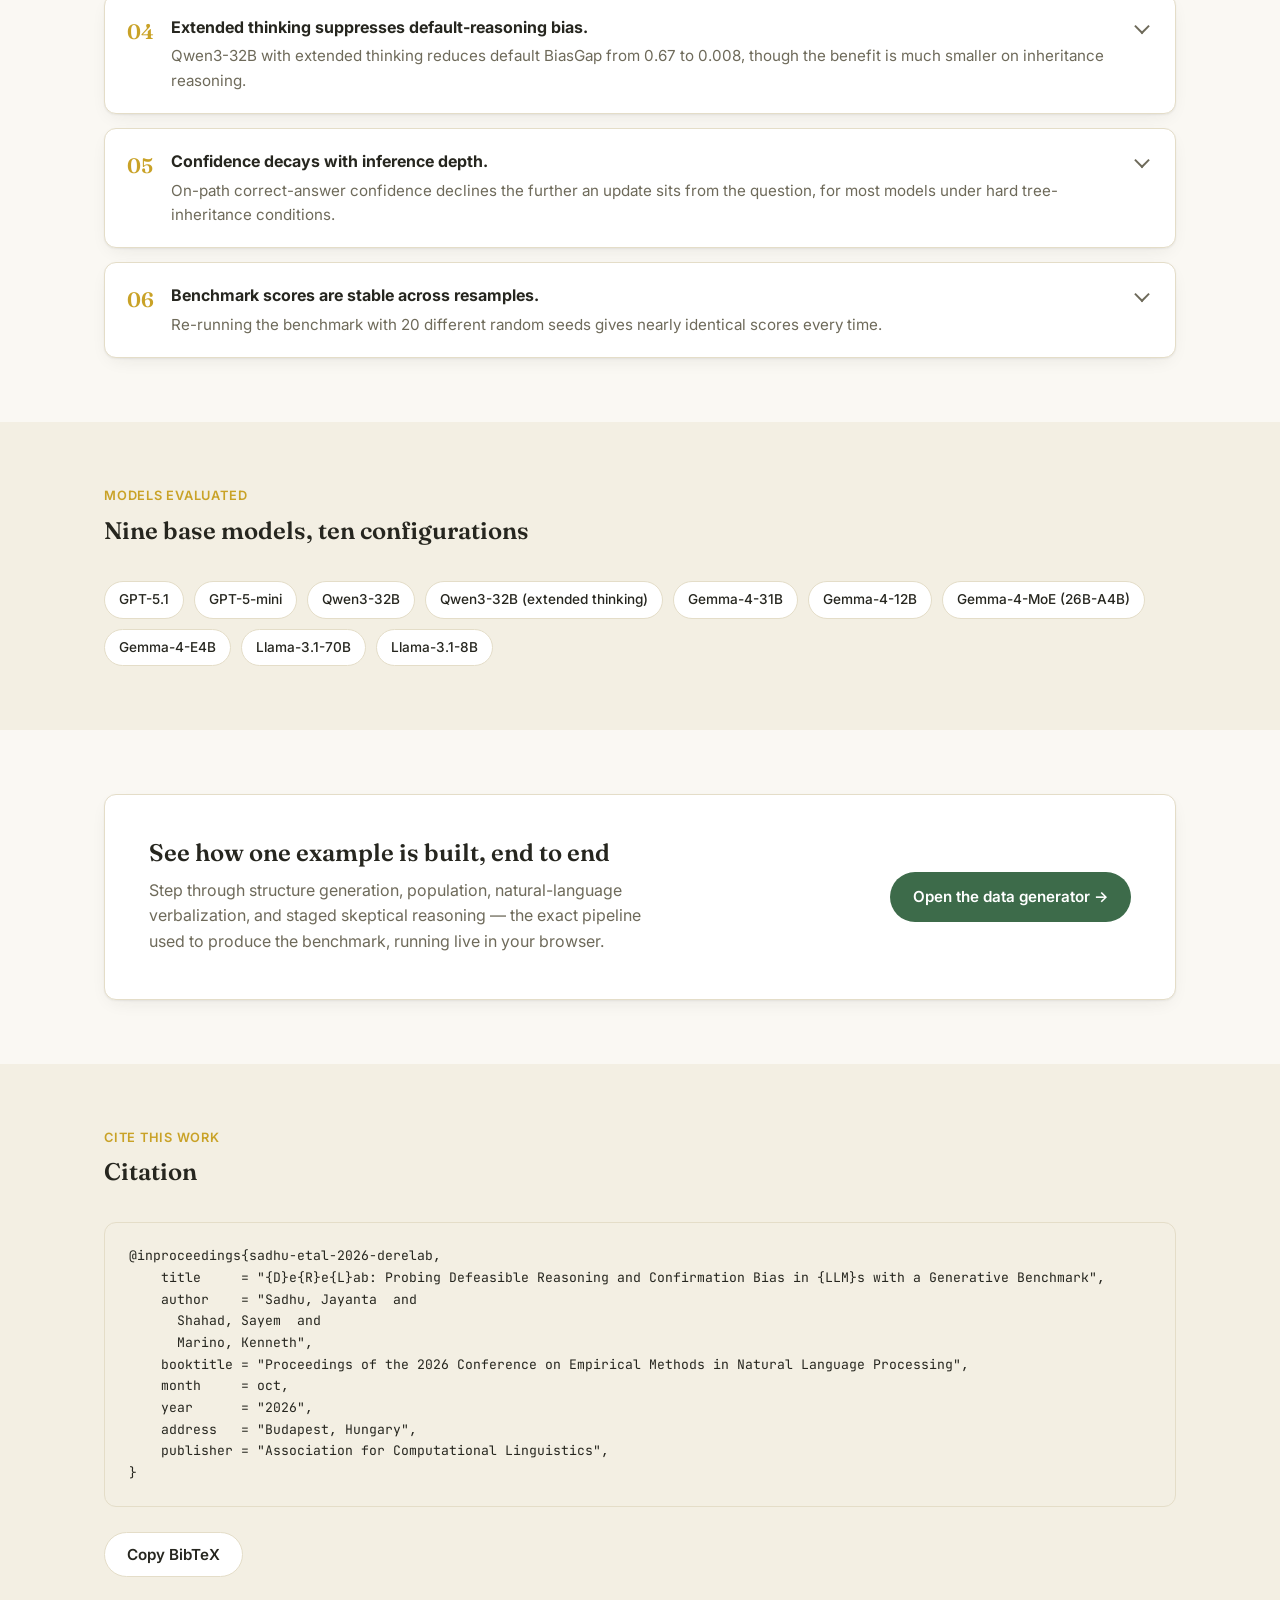
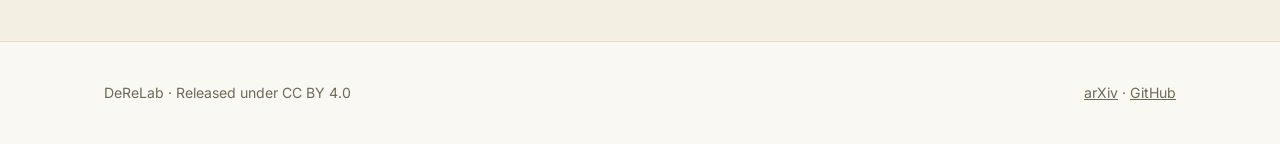
==== commit 24102197: "updated the animation and writing for website" ====
--- a/website/index.html
+++ b/website/index.html
@@ -13,11 +13,16 @@
 <header class="hero">
   <div class="container">
     <span class="hero-eyebrow">Generative benchmark &middot; defeasible reasoning &middot; confirmation bias</span>
-    <h1>DeReLab: Probing Defeasible Reasoning and Confirmation Bias in LLMs with a Generative Benchmark</h1>
+    <h1 class="hero-title">
+      <span class="hero-title-main">DeReLab</span>
+      <span class="hero-title-expansion">De&bull;feasible Re&bull;asoning Lab</span>
+      <span class="hero-title-sub">Probing Defeasible Reasoning and Confirmation Bias in LLMs with a Generative Benchmark</span>
+    </h1>
+    <p class="hero-venue-announce">Accepted at EMNLP 2026</p>
     <p class="hero-lede">
       DeReLab generates multi-turn conversations from formal reasoning graphs
-      whose ground truth is computed by a skeptical path-relation algorithm,
-      not a heuristic. That lets us measure, precisely, when and how language
+      with ground truth computed by a path-relation algorithm. 
+      That lets us measure, precisely, when and how language
       models fail to revise their beliefs under incongruent evidence.
     </p>
     <div class="hero-links">
@@ -34,26 +39,65 @@
         <span>arXiv</span>
       </a>
     </div>
-    <p class="hero-authors">Jayanta Sadhu, Sayem Shahad, Kenneth Marino &middot; 2026</p>
+    <p class="hero-authors">Jayanta Sadhu, Sayem Shahad, Kenneth Marino &middot; EMNLP 2026</p>
+    <img class="hero-media" src="assets/figures/DeReLab_Animation.gif" alt="Animated walkthrough of a DeReLab example being generated step by step" loading="lazy">
     <div class="hero-actions">
-      <a href="simulator.html" class="btn btn-primary">Try the simulator</a>
-    </div>
+      <a href="simulator.html" class="btn btn-primary">Try the data generator</a>
+    </div>
+    <p class="hero-sim-caption">See exactly how a DeReLab example is generated, step by step.</p>
   </div>
 </header>
+
+<section>
+  <div class="container">
+    <div class="split-block">
+      <div class="split-label">
+        <span class="section-eyebrow">Background</span>
+        <h2>What is defeasible reasoning?</h2>
+      </div>
+      <div class="split-body">
+        <p>
+          Defeasible reasoning is a form of non-monotonic inference in which
+          conclusions follow from default rules rather than strict logical
+          entailment. A default rule licenses a conclusion in the absence of
+          information to the contrary, but that conclusion is defeated once a
+          more specific or stronger rule applies. Consequently, unlike
+          classical entailment, a defeasible conclusion is not guaranteed to
+          persist as new premises are added &mdash; it can be withdrawn
+          without contradiction.
+        </p>
+        <blockquote class="pretext-block penguin-anim" role="img" aria-label="Animated example: Birds fly and Tweety is a bird, so Tweety flies. Then we learn Tweety is a penguin, so Tweety does not fly after all.">
+          <span class="pa-line pa-l1">Birds fly. Tweety is a bird.</span>
+          <span class="pa-line pa-l2"><span class="pa-strike-wrap"><strong>&rarr; Tweety flies.</strong></span></span>
+          <span class="pa-line pa-l3">Then we learn: penguins are birds that don&rsquo;t fly, and Tweety is a penguin.</span>
+          <span class="pa-line pa-l4"><strong>&rarr; Tweety does not fly, after all.</strong></span>
+        </blockquote>
+        <p class="split-note">
+          A model capable of defeasible reasoning revises its answer the
+          moment it learns Tweety is a penguin. DeReLab measures exactly
+          this kind of belief revision, at scale, against formally verified
+          ground truth.
+        </p>
+      </div>
+    </div>
+  </div>
+</section>
 
 <section>
   <div class="container">
     <div class="section-head">
       <span class="section-eyebrow">Why DeReLab</span>
-      <h2>Every ground-truth label is formally verified, not annotated</h2>
+      <h2>A benchmark that generates itself, on demand, at any scale</h2>
       <p>
         Static benchmarks can leak into training data and reward pattern
         matching over genuine reasoning. DeReLab instead builds a fresh
-        directed reasoning graph for every example, marks some edges as
-        defeasible updates revealed one at a time, and asks a skeptical
-        path-relation algorithm (PMPM) to recompute the correct answer after
-        each reveal. The model is scored against that formal answer, not a
-        human label.
+        directed reasoning graph for every example, as many as you need,
+        and converts them to multi-turn conversations.
+        Because every graph is generated procedurally rather than
+        hand-written, and our path resolver algorithm can always
+        recompute the correct answer after each reveal &mdash; so every
+        freshly generated example still comes with a verified ground-truth
+        label, not a human annotation.
       </p>
     </div>
     <div class="grid grid-4">
@@ -62,7 +106,7 @@
         <div class="stat-label">model &ndash; inference configurations evaluated</div>
       </div>
       <div class="card stat-card">
-        <div class="stat-value">17/19</div>
+        <div class="stat-value">17</div>
         <div class="stat-label">model &times; reasoning-type cells show significant confirmation bias</div>
       </div>
       <div class="card stat-card">
@@ -117,7 +161,7 @@
           <span class="finding-index">01</span>
           <span class="finding-summary">
             <strong>Confirmation bias is near-universal.</strong>
-            <p>17 of 19 model&ndash;reasoning-type cells show statistically significant bias after Holm&ndash;Bonferroni correction, ranging from BiasGap&nbsp;=&nbsp;0.08 (Gemma-4-12B) to 0.94 (GPT-5.1).</p>
+            <p>Almost every model we tested shows this bias, from a small effect in Gemma-4-12B to a huge one in GPT-5.1.</p>
           </span>
           <span class="finding-chevron" aria-hidden="true"></span>
         </summary>
@@ -130,8 +174,9 @@
             incongruent failure &mdash; a congruent accuracy of just 3.5%
             means the model almost never correctly revises from
             <em>yes</em> to <em>no</em> when faced with a weakening update.
-            Only two cells are non-significant after correction:
-            Gemma-4-MoE on default reasoning and Qwen3-32B* on inheritance.
+            Only two setups showed no clear bias at all: Gemma-4-MoE on
+            default reasoning, and Qwen3-32B with extended thinking on
+            inheritance reasoning.
           </p>
           <img src="assets/figures/bias_gap_bars_grouped.png" alt="Bar chart of confirmation bias gap per model, split by default and inheritance reasoning" loading="lazy">
           <p class="figure-caption">Confirmation bias gap (congruent accuracy &minus; incongruent accuracy) per model and reasoning type.</p>
@@ -180,8 +225,9 @@
           <p>
             We re-ran six models with the question order reversed &mdash;
             effect question before entailment. The confirmation-bias gap
-            itself is robust to order (unchanged or larger for all six
-            models), but C2-effect accuracy collapses everywhere it started
+            itself is robust to order &mdash; it holds or grows for five of
+            the six models, and is essentially unchanged for the sixth
+            &mdash; but C2-effect accuracy collapses everywhere it started
             high, and Gemma-4-MoE's apparent absence of bias in the
             standard order turns out to be a sequencing artefact: its
             BiasGap rises from &minus;0.007 to 0.259 once the entailment
@@ -244,7 +290,7 @@
           <span class="finding-index">04</span>
           <span class="finding-summary">
             <strong>Extended thinking suppresses default-reasoning bias.</strong>
-            <p>Qwen3-32B with extended thinking reduces default BiasGap from 0.67 to 0.008, though the benefit is only partial on inheritance reasoning (Gap&nbsp;=&nbsp;0.065, not significant).</p>
+            <p>Qwen3-32B with extended thinking reduces default BiasGap from 0.67 to 0.008, though the benefit is much smaller on inheritance reasoning.</p>
           </span>
           <span class="finding-chevron" aria-hidden="true"></span>
         </summary>
@@ -268,7 +314,7 @@
           <span class="finding-index">05</span>
           <span class="finding-summary">
             <strong>Confidence decays with inference depth.</strong>
-            <p>On-path correct-answer confidence declines significantly with distance for most models under hard tree-inheritance conditions (Gemma-4-31B &rho;&nbsp;=&nbsp;&minus;0.298, Llama-3.1-8B &rho;&nbsp;=&nbsp;&minus;0.255).</p>
+            <p>On-path correct-answer confidence declines the further an update sits from the question, for most models under hard tree-inheritance conditions.</p>
           </span>
           <span class="finding-chevron" aria-hidden="true"></span>
         </summary>
@@ -293,19 +339,17 @@
           <span class="finding-index">06</span>
           <span class="finding-summary">
             <strong>Benchmark scores are stable across resamples.</strong>
-            <p>ICC&nbsp;=&nbsp;0.949 across 20 independently seeded draws; coefficient of variation stays under 4% for five of eight models on both default and linear-inheritance conditions.</p>
-          </span>
-          <span class="finding-chevron" aria-hidden="true"></span>
-        </summary>
-        <div class="finding-detail">
-          <p>
-            Kruskal&ndash;Wallis tests find no significant differences
-            across the 20 seeds for any model&ndash;condition pair (all
-            p&nbsp;&gt;&nbsp;0.06 after correction). The two models with
-            higher relative variance &mdash; Gemma-4-E4B and Llama-3.1-8B
-            &mdash; are also the lowest-accuracy models, where more room to
-            fluctuate is expected; their absolute standard deviation is
-            still small (&asymp;0.05). A different seed would not change
+            <p>Re-running the benchmark with 20 different random seeds gives nearly identical scores every time.</p>
+          </span>
+          <span class="finding-chevron" aria-hidden="true"></span>
+        </summary>
+        <div class="finding-detail">
+          <p>
+            None of the 20 reruns produced a meaningfully different score
+            for any model. The two models with the most variation &mdash;
+            Gemma-4-E4B and Llama-3.1-8B &mdash; are also the
+            lowest-accuracy models, where more fluctuation is expected, and
+            even their spread is small. A different seed would not change
             any model's accuracy category.
           </p>
           <img src="assets/figures/model_accuracy_default.png" alt="Chart of accuracy variance by property chain length across 20 seeds, per model, default reasoning" loading="lazy">
@@ -350,7 +394,7 @@
           browser.
         </p>
       </div>
-      <a href="simulator.html" class="btn btn-primary">Open the simulator &rarr;</a>
+      <a href="simulator.html" class="btn btn-primary">Open the data generator &rarr;</a>
     </div>
   </div>
 </section>
@@ -361,14 +405,16 @@
       <span class="section-eyebrow">Cite this work</span>
       <h2>Citation</h2>
     </div>
-    <pre class="citation-block" id="citation-text">@misc{sadhu2026derelabprobingdefeasiblereasoning,
-      title={DERELAB: Probing Defeasible Reasoning and Confirmation Bias in LLMs with a Generative Benchmark},
-      author={Jayanta Sadhu and Sayem Shahad and Kenneth Marino},
-      year={2026},
-      eprint={2608.30413},
-      archivePrefix={arXiv},
-      primaryClass={cs.AI},
-      url={https://arxiv.org/abs/2608.30413},
+    <pre class="citation-block" id="citation-text">@inproceedings{sadhu-etal-2026-derelab,
+    title     = "{D}e{R}e{L}ab: Probing Defeasible Reasoning and Confirmation Bias in {LLM}s with a Generative Benchmark",
+    author    = "Sadhu, Jayanta  and
+      Shahad, Sayem  and
+      Marino, Kenneth",
+    booktitle = "Proceedings of the 2026 Conference on Empirical Methods in Natural Language Processing",
+    month     = oct,
+    year      = "2026",
+    address   = "Budapest, Hungary",
+    publisher = "Association for Computational Linguistics",
 }</pre>
     <button class="btn btn-secondary copy-btn" id="copy-citation-btn">Copy BibTeX</button>
   </div>
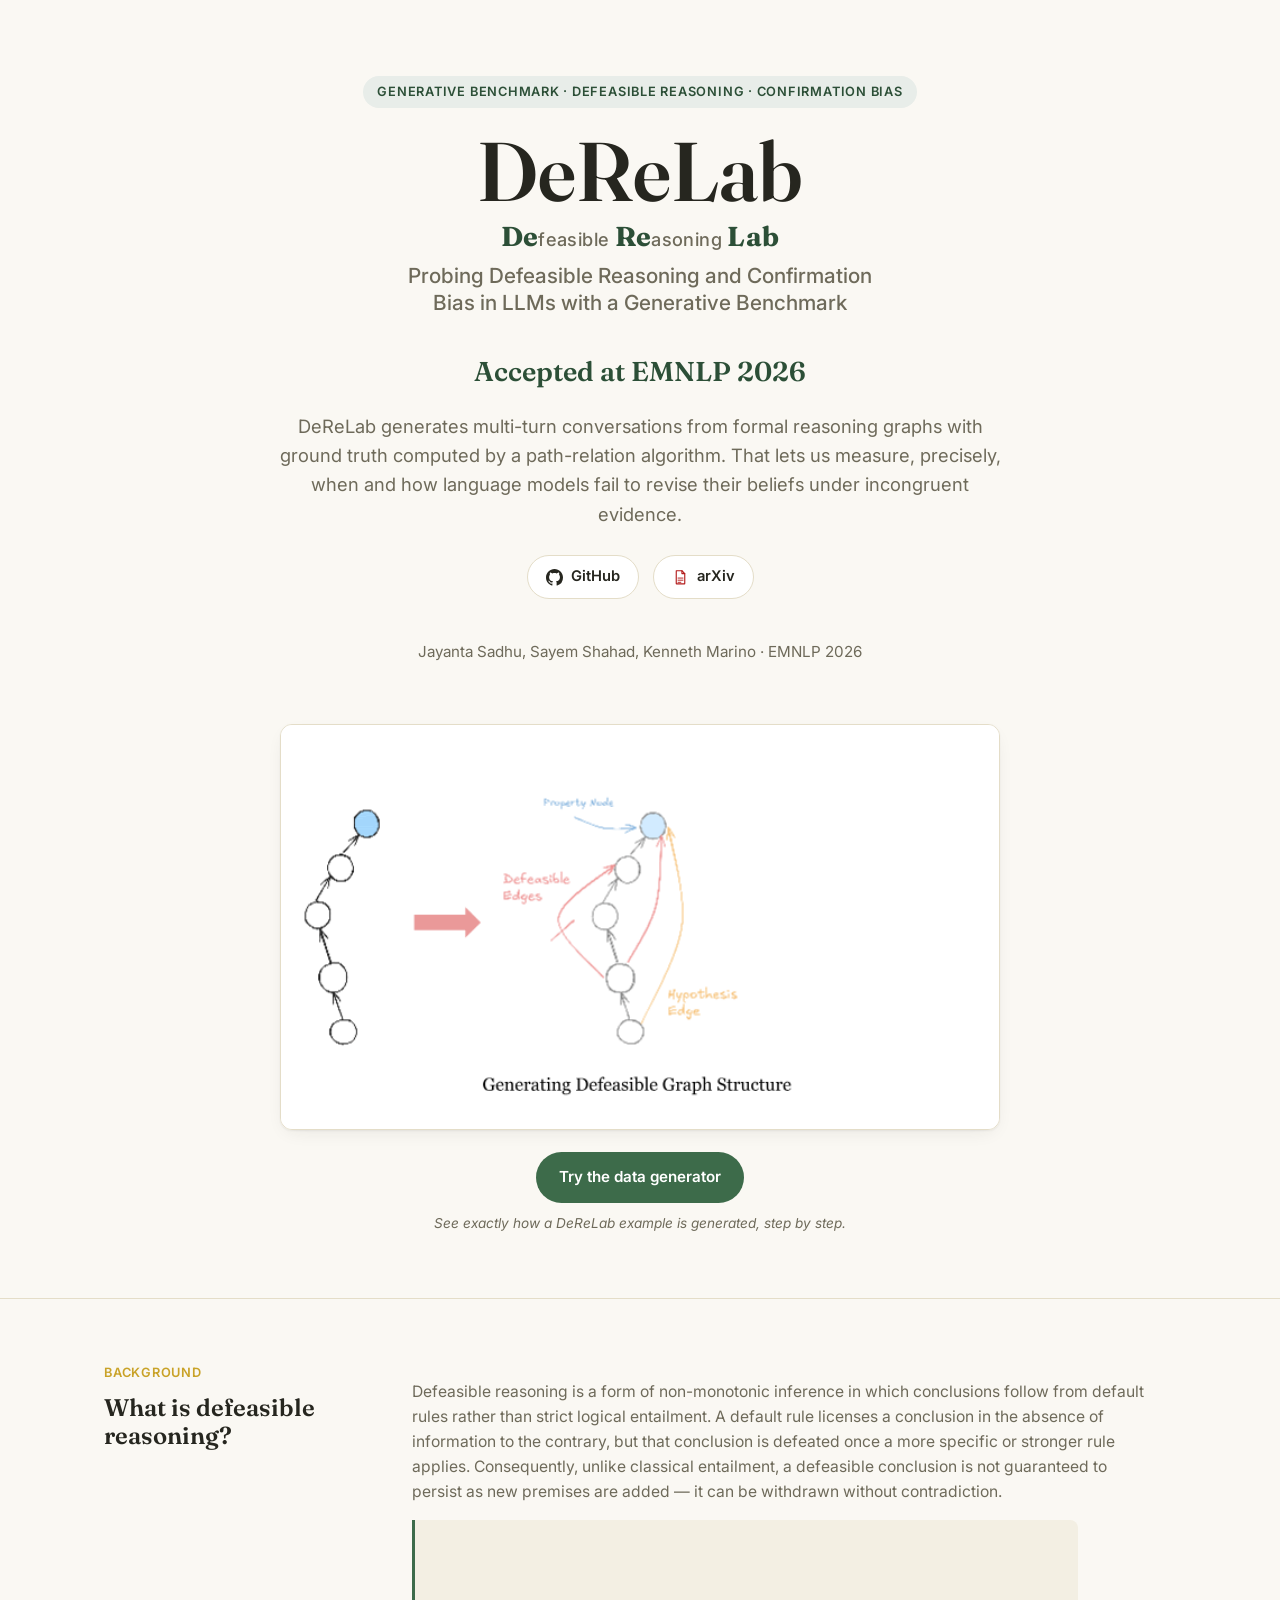
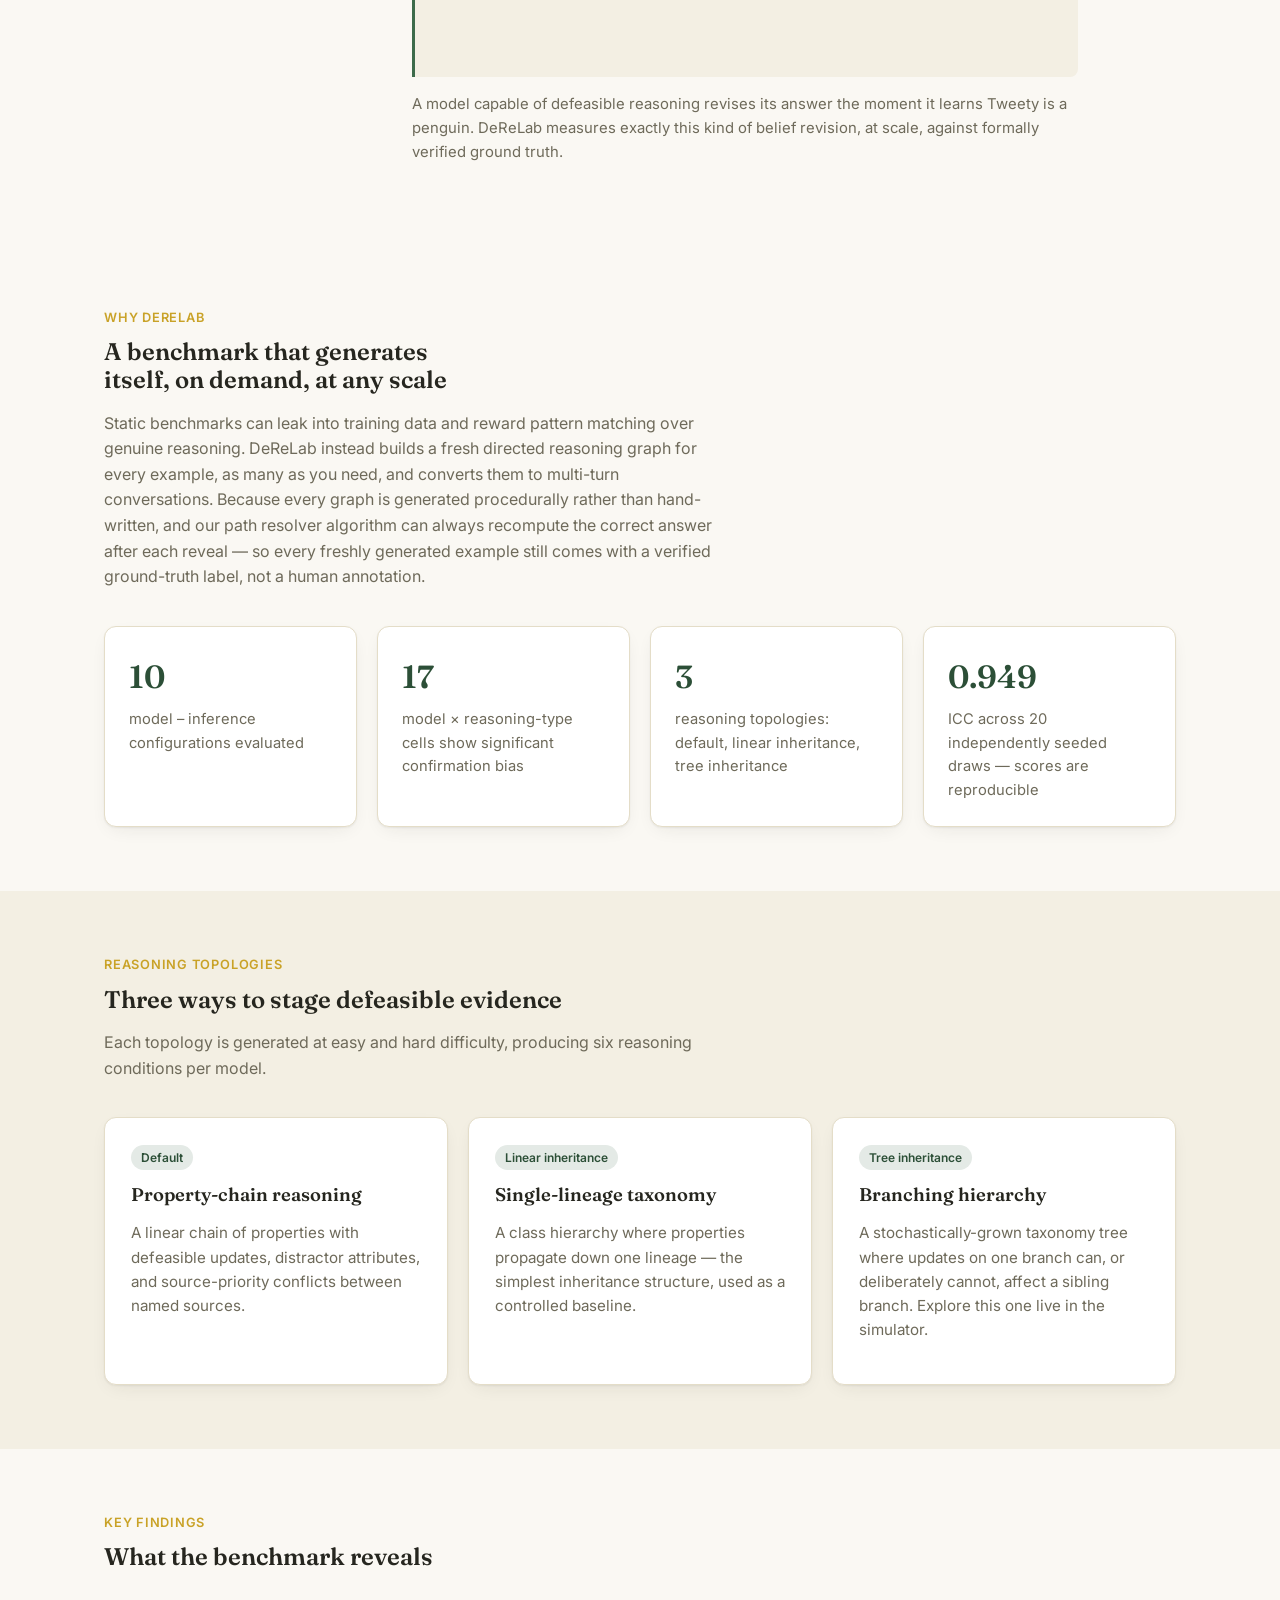
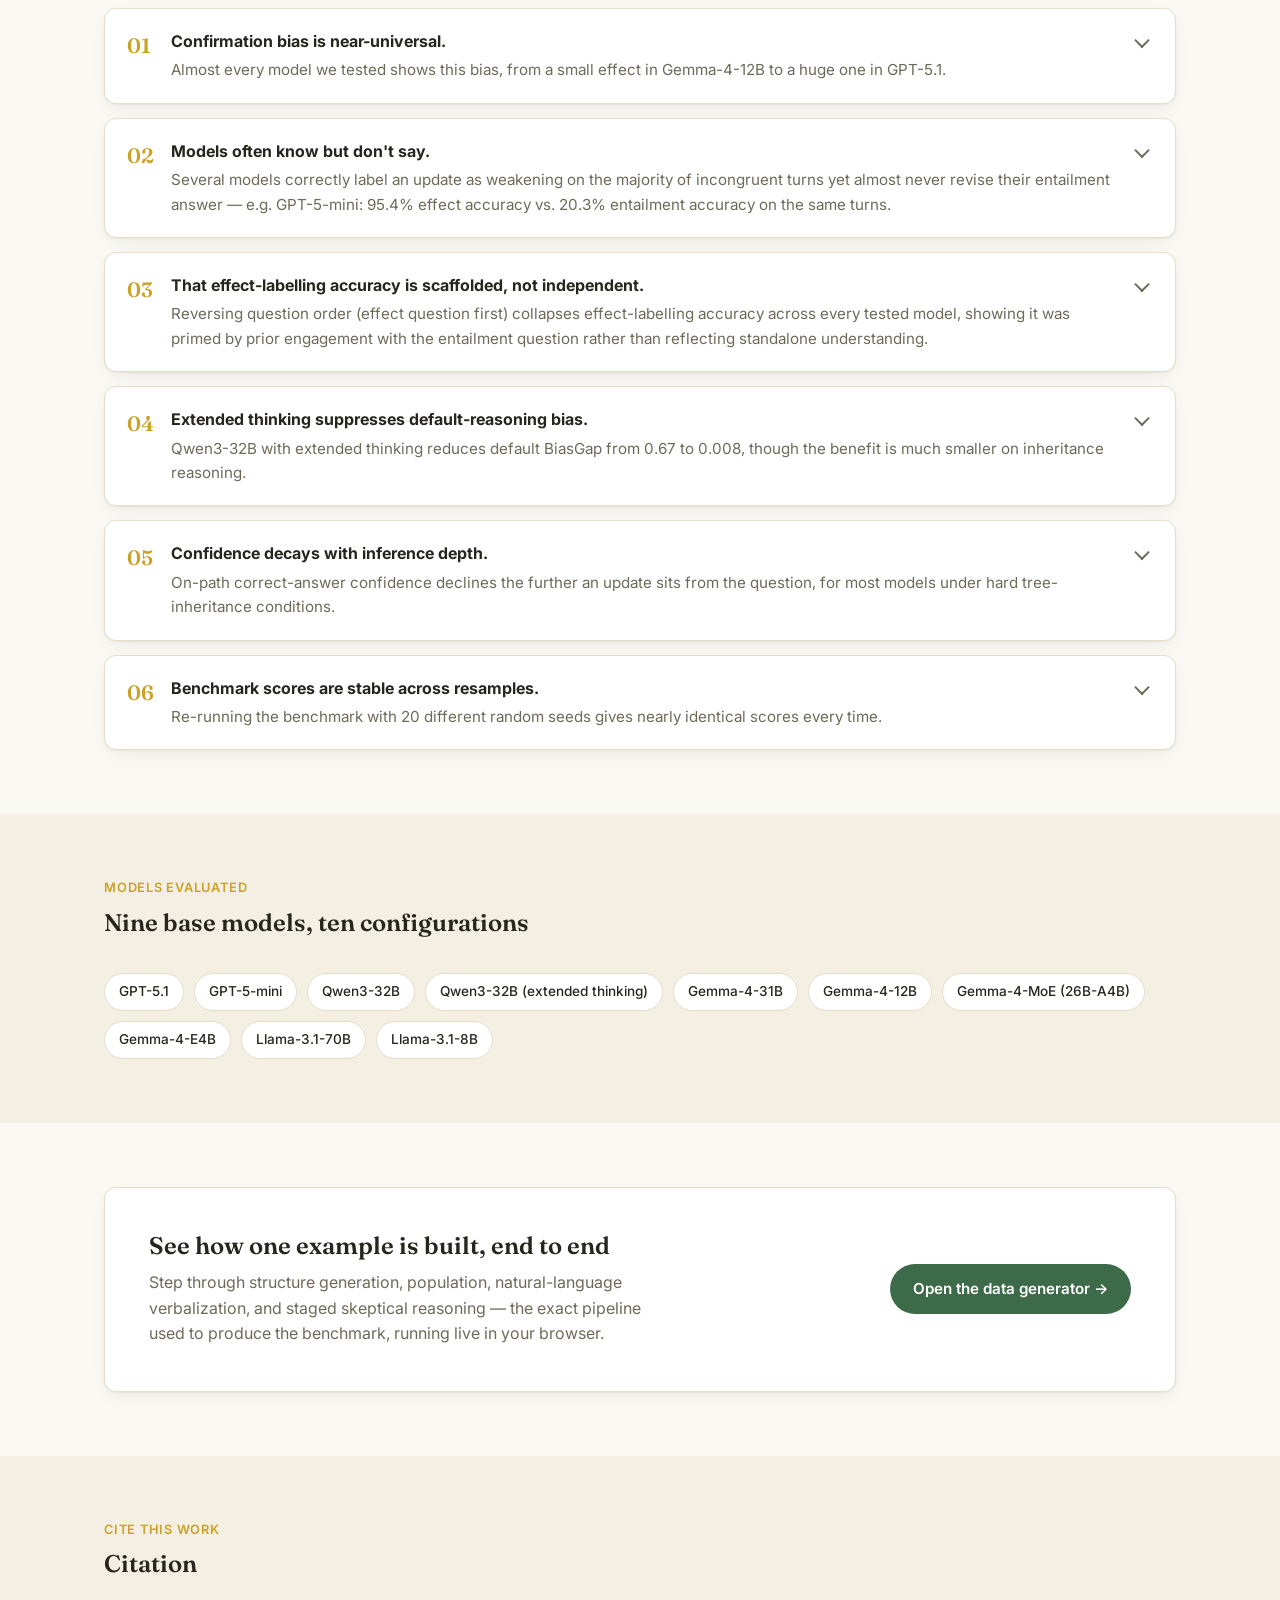
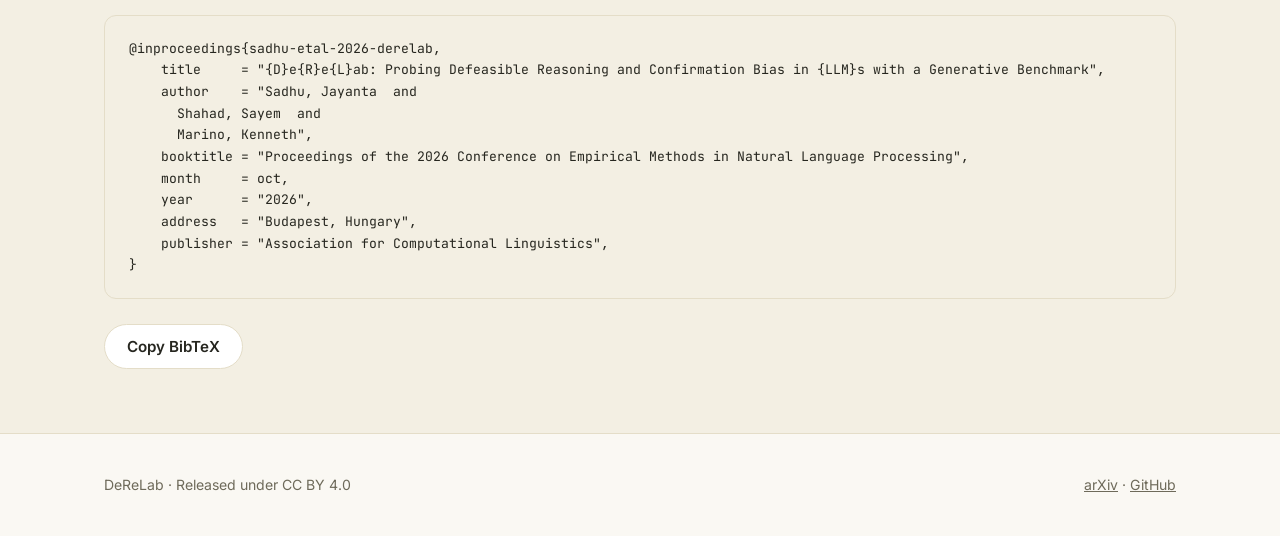
==== commit 21d8e471: "title changed for acronym" ====
--- a/website/index.html
+++ b/website/index.html
@@ -15,7 +15,7 @@
     <span class="hero-eyebrow">Generative benchmark &middot; defeasible reasoning &middot; confirmation bias</span>
     <h1 class="hero-title">
       <span class="hero-title-main">DeReLab</span>
-      <span class="hero-title-expansion">De&bull;feasible Re&bull;asoning Lab</span>
+      <span class="hero-title-expansion"><span class="hero-title-key">De</span>feasible <span class="hero-title-key">Re</span>asoning <span class="hero-title-key">Lab</span></span>
       <span class="hero-title-sub">Probing Defeasible Reasoning and Confirmation Bias in LLMs with a Generative Benchmark</span>
     </h1>
     <p class="hero-venue-announce">Accepted at EMNLP 2026</p>
--- a/website/css/style.css
+++ b/website/css/style.css
@@ -96,6 +96,15 @@
   padding: 0 24px;
 }
 
+/* Wider variant for the simulator's toolbar/graph grid, which needs more
+   horizontal room than marketing-page prose does -- especially with the
+   params sidebar open (3 columns). */
+.container-wide {
+  max-width: 1520px;
+  margin: 0 auto;
+  padding: 0 24px;
+}
+
 /* ---------------------------------------------------------------- nav */
 
 .site-nav {
@@ -173,10 +182,57 @@
   margin-bottom: 22px;
 }
 .hero h1 {
-  font-size: clamp(2.1rem, 4.4vw, 3.4rem);
-  max-width: 26ch;
+  max-width: 60ch;
   margin-left: auto;
   margin-right: auto;
+}
+.hero-title {
+  display: flex;
+  flex-direction: column;
+  align-items: center;
+  gap: 10px;
+}
+.hero-title-main {
+  font-size: clamp(3rem, 8vw, 5.2rem);
+  line-height: 1;
+}
+.hero-title-expansion {
+  font-family: var(--font-ui);
+  font-weight: 500;
+  font-size: 1.14rem;
+  letter-spacing: 0.02em;
+  color: var(--color-text-muted);
+  margin-top: -4px;
+}
+.hero-title-key {
+  font-family: var(--font-display);
+  font-size: 1.5em;
+  font-weight: 700;
+  color: var(--color-green-dark);
+}
+.hero-title-sub {
+  font-family: var(--font-ui);
+  font-weight: 500;
+  font-size: clamp(1rem, 2vw, 1.3rem);
+  line-height: 1.3;
+  color: var(--color-text-muted);
+  max-width: 60ch;
+}
+.hero-media {
+  display: block;
+  width: 100%;
+  max-width: 720px;
+  border-radius: var(--radius);
+  border: 1px solid var(--color-border);
+  box-shadow: var(--shadow-card);
+  margin: 30px 0 22px;
+}
+.hero-venue-announce {
+  font-family: var(--font-display);
+  font-size: clamp(1.3rem, 2.2vw, 1.7rem);
+  font-weight: 600;
+  color: var(--color-green-dark);
+  margin: 18px 0 0;
 }
 .hero-lede {
   font-size: 1.15rem;
@@ -219,6 +275,12 @@
   flex-wrap: wrap;
   justify-content: center;
   gap: 12px;
+}
+.hero-sim-caption {
+  font-size: 0.85rem;
+  color: var(--color-text-muted);
+  font-style: italic;
+  margin: 10px 0 0;
 }
 
 .btn {
@@ -267,6 +329,28 @@
   display: block;
 }
 .section-head p { color: var(--color-text-muted); }
+
+/* split-column intro block (e.g. "What is defeasible reasoning?") */
+.split-block {
+  display: grid;
+  grid-template-columns: 260px 1fr;
+  gap: 48px;
+  align-items: start;
+}
+.split-label h2 { margin-bottom: 0; }
+.split-body p {
+  color: var(--color-text-muted);
+  font-size: 0.98rem;
+  max-width: 74ch;
+}
+.split-body .pretext-block { max-width: 74ch; }
+.split-note {
+  margin-top: 16px !important;
+  font-size: 0.93rem !important;
+}
+@media (max-width: 760px) {
+  .split-block { grid-template-columns: 1fr; gap: 16px; }
+}
 
 .card {
   background: var(--color-surface);
@@ -491,7 +575,7 @@
   background: var(--color-surface-alt);
   padding: 20px 0;
 }
-.sim-toolbar .container {
+.sim-toolbar .container, .sim-toolbar .container-wide {
   display: flex;
   flex-wrap: wrap;
   align-items: center;
@@ -507,7 +591,7 @@
 }
 .sim-field select {
   font-family: var(--font-ui);
-  font-size: 0.92rem;
+  font-size: 1rem;
   padding: 8px 12px;
   border-radius: 8px;
   border: 1px solid var(--color-border);
@@ -522,7 +606,7 @@
   margin-left: auto;
 }
 .stage-step {
-  font-size: 0.85rem;
+  font-size: 0.92rem;
   font-weight: 600;
   color: var(--color-text-muted);
   padding: 8px 14px;
@@ -539,12 +623,73 @@
 
 .sim-layout {
   display: grid;
-  grid-template-columns: 1.5fr 1fr;
+  grid-template-columns: 2.6fr 1fr;
   gap: 0;
-  min-height: 560px;
+  min-height: 880px;
+}
+.sim-layout.params-open {
+  grid-template-columns: 240px 2.6fr 1fr;
 }
 @media (max-width: 960px) {
-  .sim-layout { grid-template-columns: 1fr; }
+  .sim-layout, .sim-layout.params-open { grid-template-columns: 1fr; }
+}
+
+/* params sidebar: collapsed (hidden) by default, opened via the
+   "Customize parameters" toggle in the toolbar */
+.sim-params-pane {
+  padding: 24px 22px;
+  border-right: 1px solid var(--color-border);
+  background: var(--color-surface-alt);
+}
+.sim-params-pane h3 { font-size: 1.05rem; margin-bottom: 6px; }
+.sim-params-pane .hint { font-size: 0.85rem; font-style: italic; margin-bottom: 18px; }
+
+.params-toggle {
+  position: relative;
+}
+.params-toggle svg { width: 16px; height: 16px; }
+.params-toggle[aria-expanded="true"] {
+  background: var(--color-green-dark);
+  color: #fff;
+  border-color: var(--color-green-dark);
+}
+.params-toggle::after {
+  content: "";
+  position: absolute;
+  top: -3px;
+  right: -3px;
+  width: 8px;
+  height: 8px;
+  border-radius: 50%;
+  background: var(--color-amber);
+  border: 1.5px solid var(--color-surface-alt);
+}
+.params-toggle[aria-expanded="true"]::after { display: none; }
+
+.param-row { margin-bottom: 20px; }
+.param-row label {
+  display: flex;
+  justify-content: space-between;
+  align-items: baseline;
+  font-size: 0.85rem;
+  font-weight: 600;
+  color: var(--color-text);
+  margin-bottom: 6px;
+}
+.param-row .param-val {
+  font-family: var(--font-mono);
+  font-weight: 500;
+  color: var(--color-green-dark);
+  font-size: 0.82rem;
+}
+.param-row input[type="range"] {
+  width: 100%;
+  accent-color: var(--color-green);
+}
+.param-row .param-desc {
+  font-size: 0.78rem;
+  color: var(--color-text-muted);
+  margin-top: 4px;
 }
 
 .sim-graph-pane {
@@ -558,8 +703,12 @@
   background: var(--color-surface);
   border: 1px solid var(--color-border);
   border-radius: var(--radius);
-  padding: 12px;
-}
+  padding: 16px;
+  flex: 1;
+  display: flex;
+  align-items: center;
+}
+#graph-container svg { width: 100%; height: auto; }
 .sim-graph-controls {
   display: flex;
   align-items: center;
@@ -570,12 +719,12 @@
 .answer-badge {
   display: inline-flex;
   align-items: center;
-  padding: 6px 14px;
+  padding: 7px 16px;
   border-radius: 999px;
   font-weight: 600;
-  font-size: 0.85rem;
-}
-.answer-badge.small { padding: 3px 10px; font-size: 0.78rem; }
+  font-size: 0.95rem;
+}
+.answer-badge.small { padding: 3px 11px; font-size: 0.85rem; }
 .badge-yes { background: color-mix(in srgb, var(--color-blue-accent) 16%, var(--color-surface)); color: var(--color-blue-accent); }
 .badge-no { background: color-mix(in srgb, var(--color-orange-accent) 18%, var(--color-surface)); color: color-mix(in srgb, var(--color-orange-accent) 70%, black); }
 .badge-unknown { background: var(--color-badge-unknown-bg); color: var(--color-badge-unknown-text); }
@@ -583,55 +732,117 @@
 .sim-panel-pane {
   padding: 28px;
   overflow-y: auto;
-  max-height: 720px;
-}
-.sim-panel-pane h3 { font-size: 1.1rem; margin-bottom: 10px; }
-.sim-panel-pane p { font-size: 0.94rem; color: var(--color-text-muted); }
-.sim-panel-pane .hint { font-size: 0.85rem; font-style: italic; }
+  max-height: 1020px;
+}
+.sim-panel-pane h3 { font-size: 1.2rem; margin-bottom: 10px; }
+.sim-panel-pane p { font-size: 1rem; color: var(--color-text-muted); }
+.sim-panel-pane .hint { font-size: 0.9rem; font-style: italic; }
 
 .stat-list {
   display: grid;
   grid-template-columns: max-content 1fr;
-  gap: 6px 14px;
+  gap: 7px 14px;
   margin: 16px 0;
-  font-size: 0.92rem;
+  font-size: 1rem;
 }
 .stat-list dt { color: var(--color-text-muted); }
 .stat-list dd { margin: 0; }
 
 .pretext-block {
   margin: 14px 0;
-  padding: 14px 16px;
+  padding: 16px 20px;
   background: var(--color-surface-alt);
   border-left: 3px solid var(--color-green);
   border-radius: 0 8px 8px 0;
   font-size: 0.93rem;
+  max-width: 62ch;
+}
+
+/* "penguin moment" animation: a looping, self-contained illustration of
+   defeasible belief revision. Opacity-only transitions (no layout
+   shift), so the block's height stays constant throughout. */
+.penguin-anim .pa-line {
+  display: block;
+  opacity: 0;
+}
+.penguin-anim .pa-line + .pa-line { margin-top: 10px; }
+.penguin-anim .pa-l1 { animation: pa-line1 9s ease infinite; }
+.penguin-anim .pa-l2 { animation: pa-line2 9s ease infinite; color: var(--color-blue-accent); }
+.penguin-anim .pa-l3 { animation: pa-line3 9s ease infinite; }
+.penguin-anim .pa-l4 { animation: pa-line4 9s ease infinite; color: var(--color-orange-accent); }
+
+.pa-strike-wrap { position: relative; display: inline-block; }
+.pa-strike-wrap::after {
+  content: "";
+  position: absolute;
+  left: -2px;
+  right: -2px;
+  top: 50%;
+  height: 2px;
+  background: var(--color-orange-accent);
+  transform: scaleX(0);
+  transform-origin: left;
+  animation: pa-strike 9s ease infinite;
+}
+
+@keyframes pa-line1 {
+  0%, 4.4%     { opacity: 0; }
+  8.9%, 88.9%  { opacity: 1; }
+  95.6%, 100%  { opacity: 0; }
+}
+@keyframes pa-line2 {
+  0%, 13.3%    { opacity: 0; }
+  17.8%, 88.9% { opacity: 1; }
+  95.6%, 100%  { opacity: 0; }
+}
+@keyframes pa-line3 {
+  0%, 35.6%    { opacity: 0; }
+  40%, 88.9%   { opacity: 1; }
+  95.6%, 100%  { opacity: 0; }
+}
+@keyframes pa-line4 {
+  0%, 53.3%    { opacity: 0; }
+  58.9%, 88.9% { opacity: 1; }
+  95.6%, 100%  { opacity: 0; }
+}
+@keyframes pa-strike {
+  0%, 42.2%    { transform: scaleX(0); opacity: 0; }
+  47.8%, 88.9% { transform: scaleX(1); opacity: 1; }
+  95.6%, 100%  { transform: scaleX(1); opacity: 0; }
+}
+
+@media (prefers-reduced-motion: reduce) {
+  .penguin-anim .pa-line, .pa-strike-wrap::after {
+    animation: none !important;
+    opacity: 1 !important;
+  }
+  .pa-strike-wrap::after { transform: scaleX(1) !important; }
 }
 
 .transcript {
   display: flex;
   flex-direction: column;
   gap: 12px;
-  max-height: 340px;
+  max-height: 400px;
   overflow-y: auto;
   padding-right: 4px;
   margin: 14px 0;
 }
 .turn-block {
-  padding: 12px 14px;
+  padding: 14px 16px;
   background: var(--color-surface-alt);
   border: 1px solid var(--color-border);
   border-radius: 8px;
 }
 .turn-label {
-  font-size: 0.72rem;
+  font-size: 0.78rem;
   font-weight: 700;
   text-transform: uppercase;
   letter-spacing: 0.04em;
   color: var(--color-amber);
   margin-bottom: 6px;
 }
-.turn-content { font-size: 0.88rem; white-space: pre-wrap; }
+.turn-content { font-size: 0.96rem; white-space: pre-wrap; }
 .turn-footer { margin-top: 8px; }
 
 .reveal-controls {
